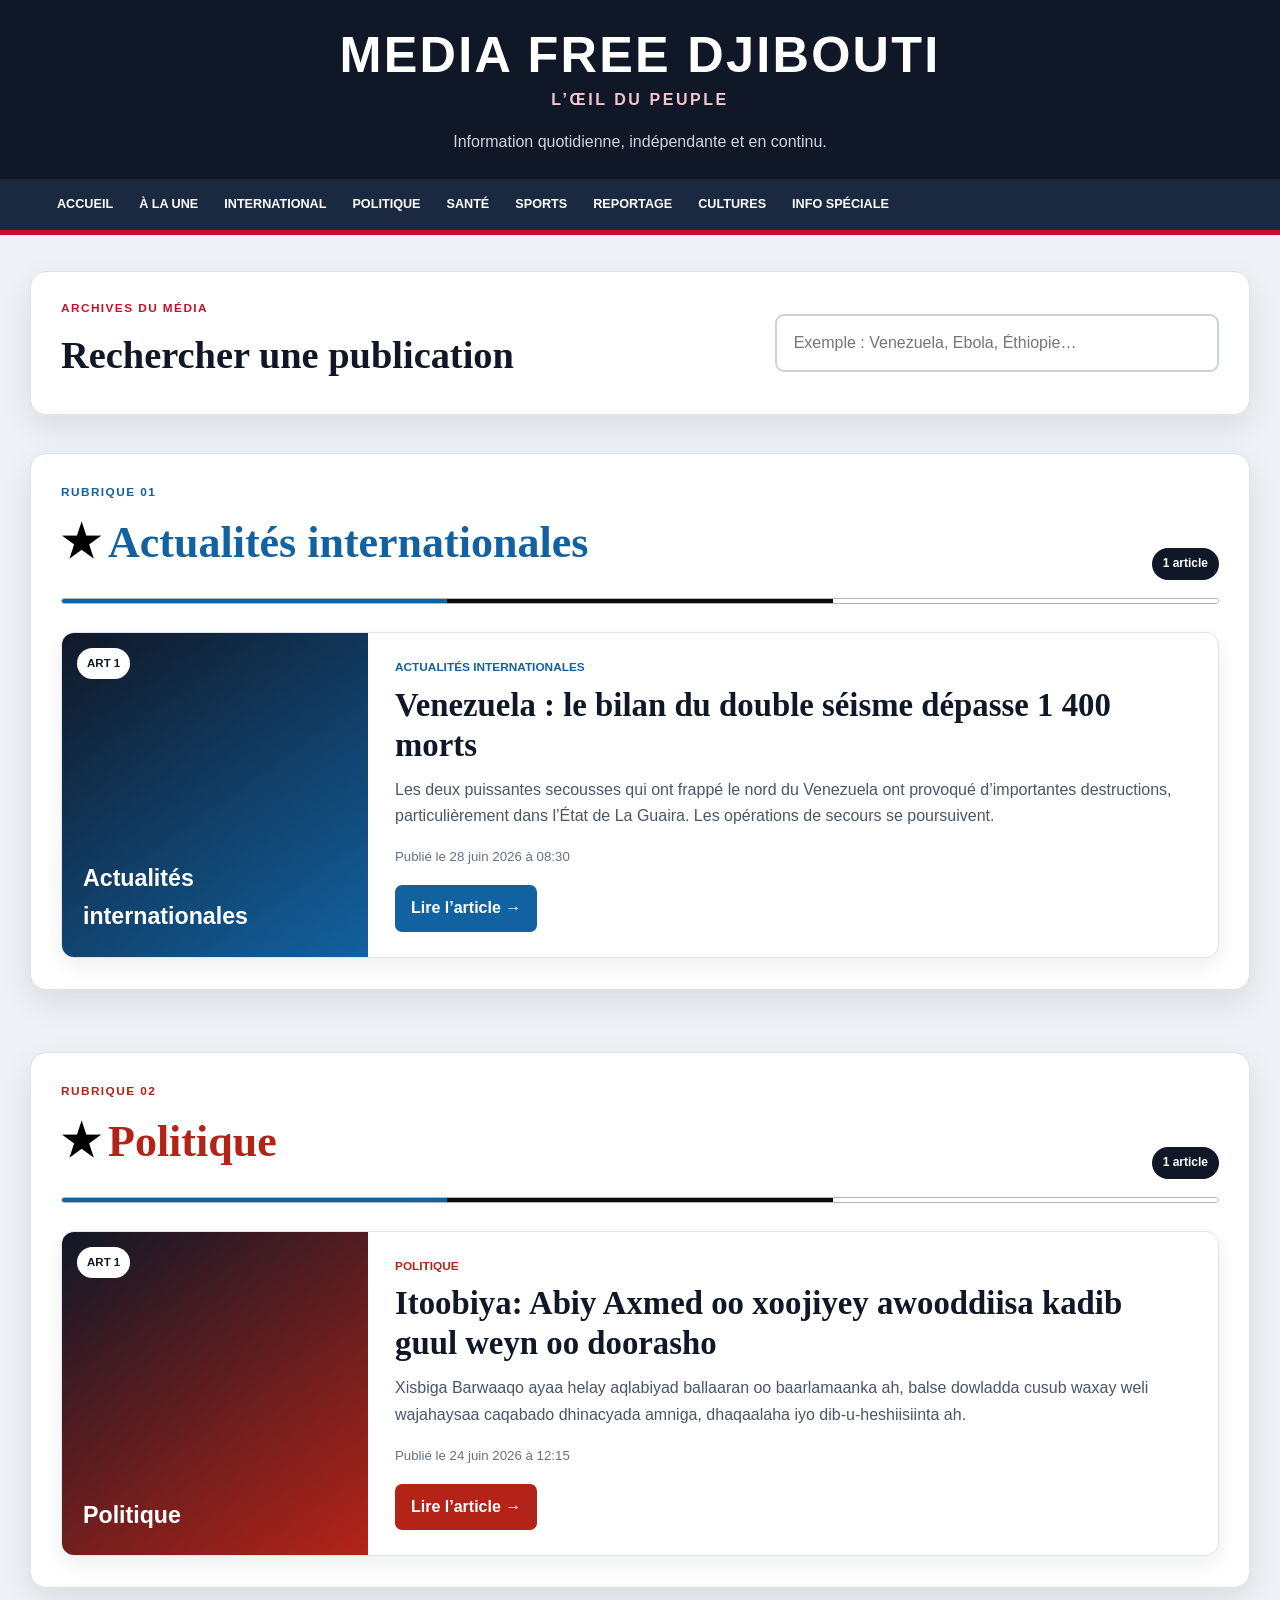
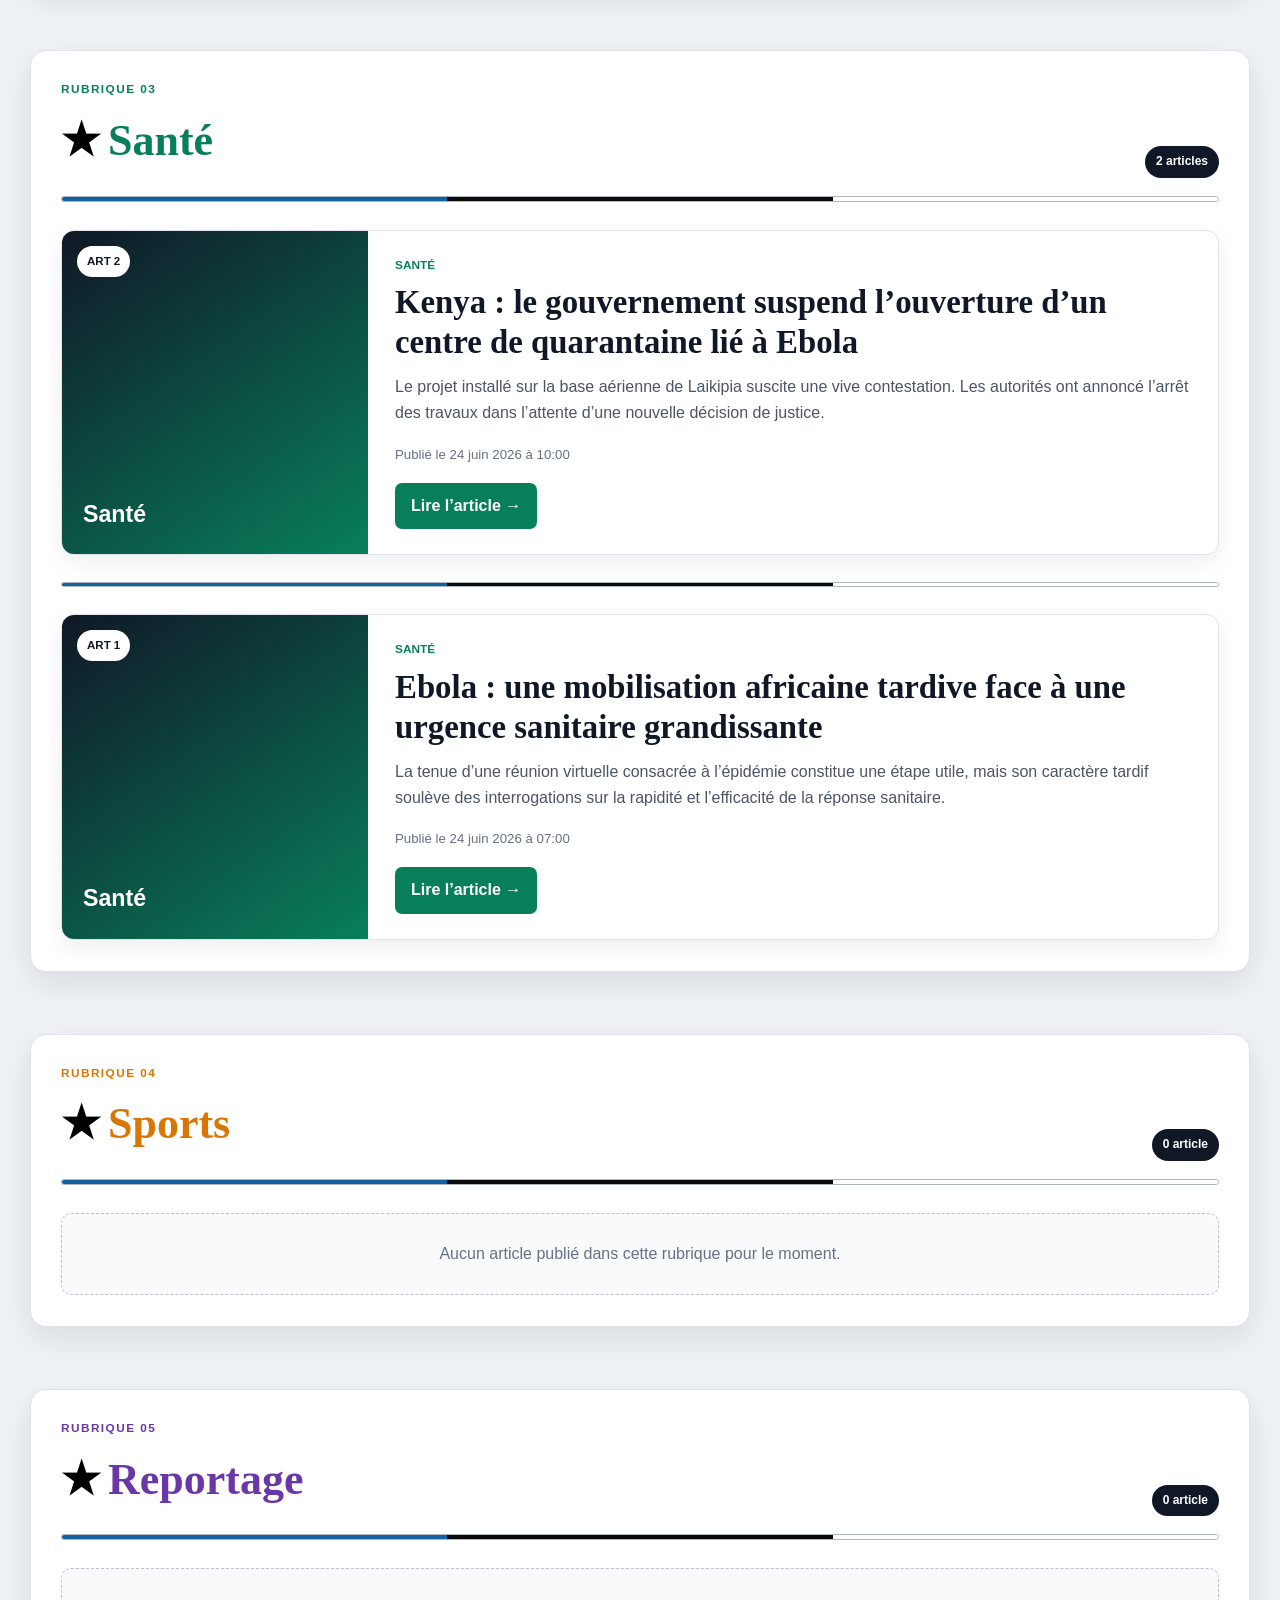
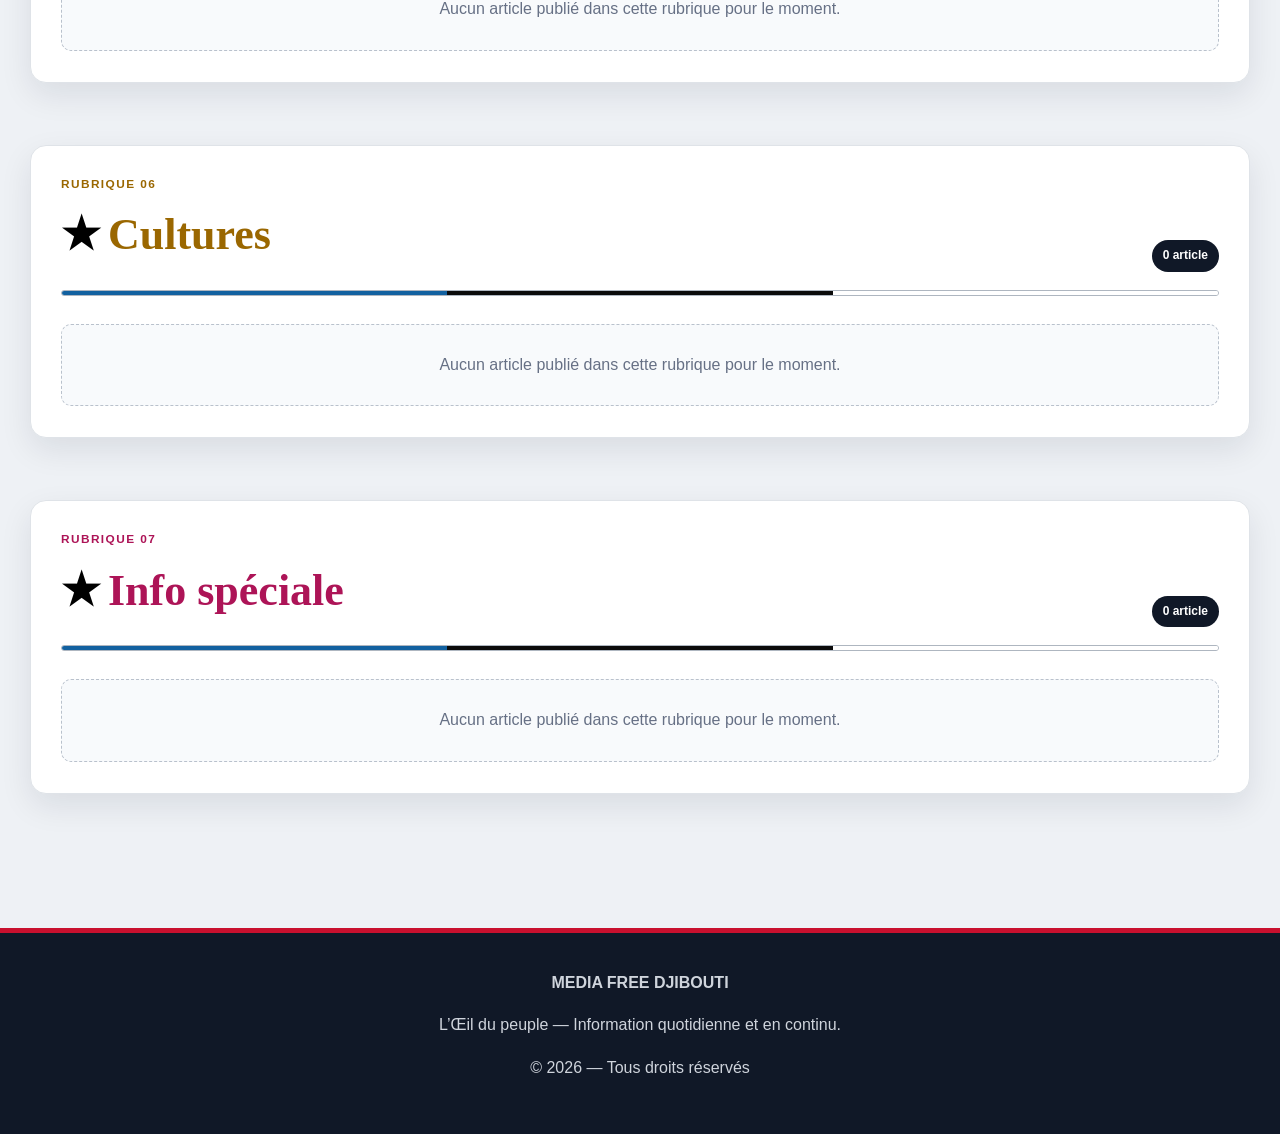
==== index.html @ 995c20db "Connexion du fichier CSS Removed an unnecessary blank line before the closing head tag." ====
<!DOCTYPE html>
<html lang="fr">
<head>
  <meta charset="UTF-8">
  <meta name="viewport" content="width=device-width, initial-scale=1.0">
  <meta name="description" content="Media Free Djibouti : actualités internationales, politique, santé, sports, reportages, cultures et informations spéciales.">
  <title>MEDIA FREE DJIBOUTI — L’Œil du peuple</title>
  <link rel="stylesheet" href="css/style.css">

</head>

<body>
  <div id="home-view">
    <header class="site-header">
      <div class="brand-area">
        <a class="brand" href="#accueil">
          <span class="brand-main">MEDIA FREE DJIBOUTI</span>
          <span class="brand-tagline">L’Œil du peuple</span>
        </a>
        <p class="site-description">Information quotidienne, indépendante et en continu.</p>
      </div>

      <nav class="main-navigation">
        <ul class="navigation-list">
          <li><a href="#accueil">Accueil</a></li>
          <li><a href="#a-la-une">À la une</a></li>
          <li><a href="#international">International</a></li>
          <li><a href="#politique">Politique</a></li>
          <li><a href="#sante">Santé</a></li>
          <li><a href="#sports">Sports</a></li>
          <li><a href="#reportage">Reportage</a></li>
          <li><a href="#cultures">Cultures</a></li>
          <li><a href="#info-speciale">Info spéciale</a></li>
        </ul>
      </nav>
    </header>

    <main id="accueil">
      <section class="search-panel">
        <div>
          <p class="eyebrow">Archives du média</p>
          <h1>Rechercher une publication</h1>
        </div>
        <input id="article-search" class="search-input" type="search"
          placeholder="Exemple : Venezuela, Ebola, Éthiopie…">
      </section>

      <section id="a-la-une" class="featured-section">
        <div class="featured-heading">
          <div>
            <p class="eyebrow">Informations publiées depuis moins de 24 heures</p>
            <h2><span class="black-star">★</span>À la une</h2>
          </div>
          <p class="featured-rule">Le chronomètre disparaît automatiquement après 24 heures.</p>
        </div>
        <div id="featured-articles" class="featured-grid"></div>
      </section>

      
    <section id="international" class="news-section" style="--category-color:#1261a0;">
      <div class="section-header">
        <div>
          <p class="section-label">Rubrique 01</p>
          <h2><span class="black-star">★</span>Actualités internationales</h2>
        </div>
        <span class="article-count" data-count="international">0 article</span>
      </div>
      <div class="tricolor-rule"><span></span><span></span><span></span></div>
      <div class="category-articles" data-category="international"></div>
    </section>
    
    <section id="politique" class="news-section" style="--category-color:#b42318;">
      <div class="section-header">
        <div>
          <p class="section-label">Rubrique 02</p>
          <h2><span class="black-star">★</span>Politique</h2>
        </div>
        <span class="article-count" data-count="politique">0 article</span>
      </div>
      <div class="tricolor-rule"><span></span><span></span><span></span></div>
      <div class="category-articles" data-category="politique"></div>
    </section>
    
    <section id="sante" class="news-section" style="--category-color:#087f5b;">
      <div class="section-header">
        <div>
          <p class="section-label">Rubrique 03</p>
          <h2><span class="black-star">★</span>Santé</h2>
        </div>
        <span class="article-count" data-count="sante">0 article</span>
      </div>
      <div class="tricolor-rule"><span></span><span></span><span></span></div>
      <div class="category-articles" data-category="sante"></div>
    </section>
    
    <section id="sports" class="news-section" style="--category-color:#d97706;">
      <div class="section-header">
        <div>
          <p class="section-label">Rubrique 04</p>
          <h2><span class="black-star">★</span>Sports</h2>
        </div>
        <span class="article-count" data-count="sports">0 article</span>
      </div>
      <div class="tricolor-rule"><span></span><span></span><span></span></div>
      <div class="category-articles" data-category="sports"></div>
    </section>
    
    <section id="reportage" class="news-section" style="--category-color:#6938a6;">
      <div class="section-header">
        <div>
          <p class="section-label">Rubrique 05</p>
          <h2><span class="black-star">★</span>Reportage</h2>
        </div>
        <span class="article-count" data-count="reportage">0 article</span>
      </div>
      <div class="tricolor-rule"><span></span><span></span><span></span></div>
      <div class="category-articles" data-category="reportage"></div>
    </section>
    
    <section id="cultures" class="news-section" style="--category-color:#9a6700;">
      <div class="section-header">
        <div>
          <p class="section-label">Rubrique 06</p>
          <h2><span class="black-star">★</span>Cultures</h2>
        </div>
        <span class="article-count" data-count="cultures">0 article</span>
      </div>
      <div class="tricolor-rule"><span></span><span></span><span></span></div>
      <div class="category-articles" data-category="cultures"></div>
    </section>
    
    <section id="info-speciale" class="news-section" style="--category-color:#ad1457;">
      <div class="section-header">
        <div>
          <p class="section-label">Rubrique 07</p>
          <h2><span class="black-star">★</span>Info spéciale</h2>
        </div>
        <span class="article-count" data-count="info-speciale">0 article</span>
      </div>
      <div class="tricolor-rule"><span></span><span></span><span></span></div>
      <div class="category-articles" data-category="info-speciale"></div>
    </section>
    
    </main>
  </div>

  <section id="reader-view" class="reader" hidden>
    <a id="reader-back" class="back-button" href="#accueil">← Retour aux rubriques</a>
    <article class="reader-card" style="--reader-color:#1261a0;">
      <header class="reader-hero">
        <span id="reader-kicker" class="reader-kicker"></span>
        <h1 id="reader-title"></h1>
        <p id="reader-deck" class="reader-deck"></p>
        <p id="reader-date" class="reader-date"></p>
      </header>
      <div id="reader-body" class="reader-body"></div>
    </article>
  </section>

  <footer class="site-footer">
    <strong>MEDIA FREE DJIBOUTI</strong>
    <p>L’Œil du peuple — Information quotidienne et en continu.</p>
    <p>© 2026 — Tous droits réservés</p>
  </footer>

  <script>
    "use strict";

    const ARTICLES = [{"id": "venezuela-seismes", "number": "ART 1", "category": "international", "categoryName": "Actualités internationales", "publishedAt": "2026-06-28T10:30:00+02:00", "color": "#1261a0", "lang": "fr", "title": "Venezuela : le bilan du double séisme dépasse 1 400 morts", "summary": "Les deux puissantes secousses qui ont frappé le nord du Venezuela ont\n          provoqué d’importantes destructions, particulièrement dans l’État de\n          La Guaira. Les opérations de secours se poursuivent.", "body": "<p>\n          Le Venezuela fait face à une catastrophe humanitaire majeure après les\n          deux puissants séismes de magnitude 7,2 et 7,5 qui ont frappé le nord\n          du pays mercredi 24 juin 2026.\n        </p>\n<p>\n          Le bilan provisoire, initialement établi à 164 morts, s’élève désormais\n          à au moins 1 430 décès et 3 238 blessés, selon les chiffres communiqués\n          par les autorités. Des dizaines de milliers de personnes restent\n          portées disparues.\n        </p>\n<h2>La Guaira parmi les zones les plus durement touchées</h2>\n<p>\n          Les secousses ont laissé un paysage de dévastation, avec de nombreux\n          immeubles effondrés à Caracas et dans plusieurs régions du nord du pays.\n          La ville côtière de La Guaira figure parmi les secteurs les plus\n          gravement touchés.\n        </p>\n<p>\n          Les habitants, les familles et les bénévoles réclament davantage de\n          machines spécialisées afin de déplacer les imposants blocs de béton et\n          de découper les structures métalliques qui ralentissent les recherches.\n        </p>\n<h2>Des millions de personnes potentiellement affectées</h2>\n<p>\n          Selon l’Organisation internationale pour les migrations, jusqu’à\n          6,76 millions de personnes pourraient avoir été affectées par la\n          catastrophe, dont près de deux millions dans la région de Caracas.\n        </p>\n<p>\n          Les besoins en soins médicaux, en eau potable, en nourriture, en\n          hébergements temporaires et en équipements de recherche augmentent\n          rapidement dans les zones sinistrées.\n        </p>\n<h2>Des hôpitaux débordés</h2>\n<p>\n          Plusieurs établissements de santé sont soumis à une pression\n          considérable. Des familles disent avoir dû transporter elles-mêmes\n          leurs proches décédés, les services hospitaliers et funéraires étant\n          débordés par l’afflux de victimes.\n        </p>\n<h2>Une nouvelle secousse enregistrée samedi</h2>\n<p>\n          Un nouveau tremblement de terre de magnitude 4,8 a été enregistré\n          samedi. Son épicentre se situait à environ 70 kilomètres à l’ouest de\n          Caracas et à une profondeur estimée à 10 kilomètres.\n        </p>\n<p>\n          La répétition des secousses complique le travail des équipes de secours\n          et augmente les risques autour des bâtiments déjà fragilisés.\n        </p>\n<h2>Un nouveau-né retrouvé vivant</h2>\n<p>\n          Un nouveau-né a été extrait vivant des décombres d’un bâtiment effondré\n          à La Guaira, environ 32 heures après la catastrophe. Ce sauvetage a\n          entretenu l’espoir de retrouver d’autres survivants.\n        </p>\n<div class=\"article-note\">\n<strong>Information évolutive :</strong>\n          les bilans humains et matériels peuvent être révisés à mesure que les\n          équipes de secours accèdent aux secteurs les plus endommagés.\n        </div>"}, {"id": "ethiopie-abiy-ahmed", "number": "ART 1", "category": "politique", "categoryName": "Politique", "publishedAt": "2026-06-24T14:15:00+02:00", "color": "#b42318", "lang": "so", "title": "Itoobiya: Abiy Axmed oo xoojiyey awooddiisa kadib guul weyn oo doorasho", "summary": "Xisbiga Barwaaqo ayaa helay aqlabiyad ballaaran oo baarlamaanka ah,\n          balse dowladda cusub waxay weli wajahaysaa caqabado dhinacyada amniga,\n          dhaqaalaha iyo dib-u-heshiisiinta ah.", "body": "<p>\n          Ra’iisul Wasaaraha Itoobiya, Abiy Axmed, ayaa si weyn ugu guuleystay\n          doorashooyinkii guud ee ugu dambeeyay ee dalka laga qabtay. Xisbigiisa,\n          Xisbiga Barwaaqo, ayaa ku guuleystay 438 kursi oo ka mid ah 501 kursi\n          oo baarlamaanka loo tartamay.\n        </p>\n<p>\n          Natiijadan ayaa xisbiga u xaqiijisay aqlabiyad ballaaran oo u saamaxaysa\n          inuu soo dhiso dowladda cusub, isla markaana uu sii wado barnaamijkiisa\n          siyaasadeed muddo xileed kale.\n        </p>\n<h2>Guul siyaasadeed oo muhiim ah</h2>\n<p>\n          Taageerayaasha dowladda waxay aaminsan yihiin in aqlabiyaddan cusub ay\n          siinayso Abiy Axmed awood siyaasadeed oo uu ku sii wadi karo\n          dib-u-habaynta hay’adaha dowladda, casriyeynta dhaqaalaha iyo\n          mashaariicda horumarinta qaranka.\n        </p>\n<h2>Doorasho ka dhacday jawi siyaasadeed oo cakiran</h2>\n<p>\n          Si kastaba ha ahaatee, doorashadan ayaa ku dhacday jawi aad u cakiran.\n          Gobollo badan oo dalka ka tirsan ayaa wajahaya dhibaatooyin amni,\n          khilaafaad siyaasadeed iyo xiisado bulsho.\n        </p>\n<p>\n          Qaar ka mid ah xisbiyada mucaaradka ayaa ku eedeeyay hanaanka doorashada\n          inuusan ahayn mid si buuxda ugu dhisnaa caddaalad, tartan siman iyo\n          ka-qaybgal siyaasadeed oo loo wada dhan yahay.\n        </p>\n<h2>Caqabadaha horyaalla dowladda cusub</h2>\n<p>\n          Dowladda cusub waxay wajahaysaa caqabado ay ka mid yihiin xoojinta\n          amniga, soo celinta kalsoonida shacabka, dib-u-heshiisiinta bulshada,\n          ilaalinta xuquuqda muwaadiniinta, la dagaallanka sicir-bararka iyo\n          abuurista fursado shaqo oo loogu talagalay dhalinyarada.\n        </p>\n<h2>Gunaanad</h2>\n<p>\n          Guusha doorashada waxay Abiy Axmed siinaysaa awood siyaasadeed oo weyn,\n          balse aqlabiyad baarlamaan keliya ma xallin karto dhibaatooyinka qotada\n          dheer ee Itoobiya. Mustaqbalka dowladda waxaa lagu qiimeyn doonaa\n          awoodda ay u leedahay inay soo celiso nabadda, hagaajiso dhaqaalaha iyo\n          inay dhisto nidaam siyaasadeed oo loo dhan yahay.\n        </p>\n<div class=\"article-note\">\n<strong>Ogeysiiska tifaftirka:</strong>\n          xogta doorashada iyo sheegashooyinka siyaasadeed waa in lagu\n          xaqiijiyaa ilo rasmi ah ka hor daabacaad kasta oo cusub.\n        </div>"}, {"id": "kenya-quarantaine-ebola", "number": "ART 2", "category": "sante", "categoryName": "Santé", "publishedAt": "2026-06-24T12:00:00+02:00", "color": "#087f5b", "lang": "fr", "title": "Kenya : le gouvernement suspend l’ouverture d’un centre de quarantaine lié à Ebola", "summary": "Le projet installé sur la base aérienne de Laikipia suscite une vive\n          contestation. Les autorités ont annoncé l’arrêt des travaux dans\n          l’attente d’une nouvelle décision de justice.", "body": "<p>\n          Le gouvernement kényan a ordonné la suspension de l’ouverture d’un\n          centre de quarantaine construit avec le soutien des États-Unis pour\n          accueillir des personnes potentiellement exposées au virus Ebola.\n        </p>\n<p>\n          Cette décision a été annoncée par le ministre kényan de la Santé,\n          Aden Duale, lors de sa comparution devant la Haute Cour du Kenya.\n        </p>\n<h2>Arrêt immédiat des travaux</h2>\n<p>\n          Le ministre a déclaré avoir ordonné l’arrêt complet et immédiat de tous\n          les travaux de construction, de préparation du site et de mise en\n          service de l’infrastructure.\n        </p>\n<p>\n          La suspension doit rester en vigueur dans l’attente de l’examen du\n          recours déposé contre le projet et d’une nouvelle décision judiciaire.\n        </p>\n<h2>Un centre presque achevé</h2>\n<p>\n          Le centre, installé sur la base aérienne de Laikipia, devait disposer\n          de 50 lits d’isolement. Les travaux étaient présentés comme presque\n          achevés au début du mois de juin.\n        </p>\n<h2>Une inquiétude grandissante</h2>\n<p>\n          De nombreux citoyens redoutent que l’installation n’augmente le risque\n          d’introduction du virus dans le pays. Ils demandent des informations\n          précises sur les personnes susceptibles d’être accueillies, les\n          procédures de transfert et les mesures de protection prévues.\n        </p>\n<p>\n          Les habitants souhaitent également obtenir des garanties concernant la\n          gestion des déchets médicaux, les protocoles d’isolement, les capacités\n          de dépistage et les procédures prévues en cas de contamination.\n        </p>\n<h2>Une question de souveraineté et de transparence</h2>\n<p>\n          Au-delà de la question sanitaire, le projet soulève des interrogations\n          sur les accords encadrant l’infrastructure, la responsabilité de chaque\n          partie et le contrôle exercé par les autorités kényanes.\n        </p>\n<p>\n          Dans une affaire aussi sensible, la protection de la santé publique\n          suppose une communication régulière, le respect des décisions de\n          justice et un contrôle indépendant des installations.\n        </p>"}, {"id": "ebola-mobilisation-africaine", "number": "ART 1", "category": "sante", "categoryName": "Santé", "publishedAt": "2026-06-24T09:00:00+02:00", "color": "#087f5b", "lang": "fr", "title": "Ebola : une mobilisation africaine tardive face à une urgence sanitaire grandissante", "summary": "La tenue d’une réunion virtuelle consacrée à l’épidémie constitue une\n          étape utile, mais son caractère tardif soulève des interrogations sur la\n          rapidité et l’efficacité de la réponse sanitaire.", "body": "<p>\n          Plusieurs chefs d’État et de gouvernement africains ont participé à une\n          réunion virtuelle consacrée à l’évolution de l’épidémie de maladie à\n          virus Ebola et aux moyens nécessaires pour renforcer la coordination\n          régionale.\n        </p>\n<p>\n          Cette rencontre intervient plusieurs semaines après la déclaration\n          officielle de l’épidémie en République démocratique du Congo. Cette\n          chronologie alimente les interrogations sur la rapidité de la réponse\n          politique et sur les moyens effectivement mobilisés.\n        </p>\n<h2>Pourquoi avoir attendu plusieurs semaines ?</h2>\n<p>\n          Face à Ebola, chaque journée perdue peut compliquer le traçage des\n          contacts, augmenter le risque de propagation et alourdir la pression\n          exercée sur les structures sanitaires.\n        </p>\n<p>\n          Une réponse efficace exige une coordination rapide : mobilisation des\n          équipes médicales, préparation des frontières, information du public,\n          renforcement des laboratoires et mise à disposition de moyens\n          financiers et logistiques vérifiables.\n        </p>\n<h2>Des discussions, mais quelles décisions concrètes ?</h2>\n<p>\n          Les responsables ont évoqué le renforcement du dépistage, du traçage des\n          contacts, de la surveillance épidémiologique et de la coopération\n          régionale. Ces priorités sont essentielles, mais elles doivent être\n          accompagnées d’engagements chiffrés et d’un calendrier public.\n        </p>\n<p>\n          Sans précisions sur les budgets, les équipes déployées et la répartition\n          des responsabilités, une réunion diplomatique risque de ne pas répondre\n          suffisamment vite aux besoins des populations.\n        </p>\n<h2>Djibouti doit préciser son dispositif de prévention</h2>\n<p>\n          Les autorités djiboutiennes devraient expliquer publiquement les\n          procédures prévues pour contrôler les voyageurs en provenance des zones\n          touchées, les capacités de dépistage disponibles et les mesures\n          d’urgence applicables en cas de cas suspect.\n        </p>\n<p>\n          Il serait également utile de publier régulièrement des informations sur\n          les stocks de matériel de protection, les moyens financiers disponibles\n          et les capacités d’accueil des structures de santé.\n        </p>\n<h2>La transparence ne doit pas être optionnelle</h2>\n<p>\n          Lorsqu’une maladie grave menace plusieurs pays, la transparence doit\n          devenir une obligation. Les citoyens doivent pouvoir connaître les\n          engagements pris, les décisions adoptées et les actions réellement\n          mises en œuvre après les réunions officielles.\n        </p>\n<h2>Conclusion</h2>\n<p>\n          Face à Ebola, les populations africaines ont besoin d’États capables\n          d’anticiper, de prévenir, d’informer et d’agir avant que la situation ne\n          devienne incontrôlable.\n        </p>\n<p>\n          Des enquêtes scientifiques transparentes sont également nécessaires\n          afin de comprendre l’origine de chaque foyer, les chaînes de\n          transmission et les facteurs ayant favorisé la propagation du virus.\n        </p>\n<div class=\"article-note\">\n<strong>Précaution éditoriale :</strong>\n          les chiffres sanitaires et les déclarations officielles doivent être\n          actualisés et vérifiés avant toute republication.\n        </div>"}];
    const FEATURED_DURATION = 24 * 60 * 60 * 1000;
    const searchInput = document.getElementById("article-search");
    const homeView = document.getElementById("home-view");
    const readerView = document.getElementById("reader-view");
    const featuredSection = document.getElementById("a-la-une");
    const featuredContainer = document.getElementById("featured-articles");
    let searchValue = "";

    const esc = value => String(value)
      .replaceAll("&","&amp;")
      .replaceAll("<","&lt;")
      .replaceAll(">","&gt;")
      .replaceAll('"',"&quot;")
      .replaceAll("'","&#039;");

    const formatDate = iso => new Intl.DateTimeFormat("fr-FR", {
      dateStyle:"long", timeStyle:"short"
    }).format(new Date(iso));

    const remaining = article =>
      FEATURED_DURATION - (Date.now() - new Date(article.publishedAt).getTime());

    const isFeatured = article => {
      const elapsed = Date.now() - new Date(article.publishedAt).getTime();
      return elapsed >= 0 && elapsed < FEATURED_DURATION;
    };

    const countdownText = ms => {
      const secondsTotal = Math.max(0, Math.floor(ms / 1000));
      const h = Math.floor(secondsTotal / 3600);
      const m = Math.floor((secondsTotal % 3600) / 60);
      const s = secondsTotal % 60;
      return `${String(h).padStart(2,"0")} h ${String(m).padStart(2,"0")} min ${String(s).padStart(2,"0")} s`;
    };

    const matches = article => {
      if (!searchValue) return true;
      return [
        article.title, article.summary, article.categoryName, article.number
      ].join(" ").toLowerCase().includes(searchValue);
    };

    const openButton = article => `
      <a class="read-button" href="#article-${esc(article.id)}">
        Lire l’article →
      </a>
    `;

    const articleCard = article => `
      <article class="article-card" style="--category-color:${article.color};">
        <a class="article-visual" href="#article-${esc(article.id)}">
          <span class="article-number">${esc(article.number)}</span>
          <span class="article-visual-label">${esc(article.categoryName)}</span>
        </a>
        <div class="article-content">
          <p class="article-category">${esc(article.categoryName)}</p>
          <h3 class="article-title">
            <a href="#article-${esc(article.id)}">${esc(article.title)}</a>
          </h3>
          <p class="article-summary">${esc(article.summary)}</p>
          <time class="article-date" datetime="${esc(article.publishedAt)}">
            Publié le ${esc(formatDate(article.publishedAt))}
          </time>
          ${openButton(article)}
        </div>
      </article>
    `;

    const separator = `
      <div class="article-separator"><span></span><span></span><span></span></div>
    `;

    function renderSections() {
      document.querySelectorAll("[data-category]").forEach(container => {
        const category = container.dataset.category;
        const list = ARTICLES
          .filter(a => a.category === category)
          .filter(matches)
          .sort((a,b) => new Date(b.publishedAt) - new Date(a.publishedAt));

        const count = document.querySelector(`[data-count="${category}"]`);
        count.textContent = `${list.length} ${list.length > 1 ? "articles" : "article"}`;

        container.innerHTML = list.length
          ? list.map(articleCard).join(separator)
          : `<div class="empty-section">Aucun article publié dans cette rubrique pour le moment.</div>`;
      });
    }

    function renderFeatured() {
      const list = ARTICLES
        .filter(matches)
        .filter(isFeatured)
        .sort((a,b) => new Date(b.publishedAt) - new Date(a.publishedAt));

      if (!list.length) {
        featuredSection.hidden = true;
        featuredContainer.innerHTML = "";
        return;
      }

      featuredSection.hidden = false;
      featuredContainer.innerHTML = list.map(article => `
        <article class="featured-card">
          <a class="featured-visual" href="#article-${esc(article.id)}">
            <span class="live-badge">À la une</span>
            <span class="countdown" data-countdown="${esc(article.id)}">
              ${countdownText(remaining(article))}
            </span>
            <strong>${esc(article.title)}</strong>
          </a>
          <div class="featured-body" style="--category-color:${article.color};">
            <p class="featured-category">${esc(article.number)} • ${esc(article.categoryName)}</p>
            <h3>${esc(article.title)}</h3>
            <p>${esc(article.summary)}</p>
            <p class="article-date">Publié le ${esc(formatDate(article.publishedAt))}</p>
            ${openButton(article)}
          </div>
        </article>
      `).join("");
    }

    function updateCountdowns() {
      const featuredNow = ARTICLES.filter(matches).filter(isFeatured);
      const shown = [...document.querySelectorAll("[data-countdown]")];

      if (featuredNow.length !== shown.length) {
        renderFeatured();
        return;
      }

      shown.forEach(node => {
        const article = ARTICLES.find(a => a.id === node.dataset.countdown);
        if (article) node.textContent = countdownText(remaining(article));
      });
    }

    function showArticle(id) {
      const article = ARTICLES.find(a => a.id === id);
      if (!article) return showHome();

      homeView.hidden = true;
      readerView.hidden = false;
      readerView.querySelector(".reader-card").style.setProperty("--reader-color", article.color);
      document.getElementById("reader-kicker").textContent =
        `${article.number} • ${article.categoryName}`;
      document.getElementById("reader-title").textContent = article.title;
      document.getElementById("reader-deck").textContent = article.summary;
      document.getElementById("reader-date").textContent =
        `Publié le ${formatDate(article.publishedAt)} · MEDIA FREE DJIBOUTI`;
      document.getElementById("reader-body").innerHTML = article.body;
      document.getElementById("reader-back").href = `#${article.category}`;
      window.scrollTo({top:0,behavior:"instant"});
      document.title = `${article.title} | MEDIA FREE DJIBOUTI`;
    }

    function showHome() {
      readerView.hidden = true;
      homeView.hidden = false;
      document.title = "MEDIA FREE DJIBOUTI — L’Œil du peuple";
    }

    function route() {
      const hash = decodeURIComponent(location.hash);
      if (hash.startsWith("#article-")) {
        showArticle(hash.slice("#article-".length));
      } else {
        showHome();
        if (hash && hash !== "#accueil") {
          setTimeout(() => {
            const target = document.querySelector(hash);
            if (target) target.scrollIntoView();
          }, 0);
        }
      }
    }

    searchInput.addEventListener("input", () => {
      searchValue = searchInput.value.trim().toLowerCase();
      renderSections();
      renderFeatured();
    });

    renderSections();
    renderFeatured();
    route();

    window.addEventListener("hashchange", route);
    window.setInterval(updateCountdowns, 1000);
  </script>
</body>
</html>
---- css/style.css ----
:root {
  --navy: #101827;
  --navy-light: #1b2940;
  --red: #c8102e;
  --paper: #fff;
  --background: #eef1f5;
  --text: #202939;
  --muted: #667085;
  --border: #dfe3e8;
  --shadow: 0 12px 32px rgba(16, 24, 39, 0.09);
  --max-width: 1220px;
}
    
* { box-sizing:border-box; }
    html { scroll-behavior:smooth; }
    body {
      margin:0;
      background:var(--background);
      color:var(--text);
      font-family:Arial,Helvetica,sans-serif;
      line-height:1.65;
    }
    a { color:inherit; }
    button,input { font:inherit; }
    [hidden] { display:none !important; }

    .site-header {
      background:var(--navy);
      color:#fff;
      border-bottom:5px solid var(--red);
    }
    .brand-area {
      width:min(var(--max-width),calc(100% - 32px));
      margin:auto;
      padding:30px 0 24px;
      text-align:center;
    }
    .brand {
      display:inline-flex;
      flex-direction:column;
      color:#fff;
      text-decoration:none;
    }
    .brand-main {
      font-size:clamp(2rem,5vw,3.15rem);
      font-weight:900;
      letter-spacing:.045em;
      line-height:1;
    }
    .brand-tagline {
      margin-top:7px;
      color:#f4c6cf;
      font-weight:800;
      letter-spacing:.16em;
      text-transform:uppercase;
    }
    .site-description { margin:15px 0 0;color:#d0d5dd; }
    .main-navigation { background:var(--navy-light); }
    .navigation-list {
      display:flex;
      width:min(var(--max-width),100%);
      margin:auto;
      padding:0 14px;
      overflow-x:auto;
      list-style:none;
    }
    .navigation-list li { flex:0 0 auto; }
    .navigation-list a {
      display:block;
      padding:15px 13px;
      color:#fff;
      font-size:.79rem;
      font-weight:800;
      text-decoration:none;
      text-transform:uppercase;
      white-space:nowrap;
    }
    .navigation-list a:hover { background:var(--red); }

    main {
      width:min(var(--max-width),calc(100% - 32px));
      margin:auto;
      padding:36px 0 72px;
    }
    .eyebrow,.section-label {
      margin:0 0 5px;
      color:var(--red);
      font-size:.74rem;
      font-weight:900;
      letter-spacing:.12em;
      text-transform:uppercase;
    }
    .search-panel {
      display:grid;
      grid-template-columns:minmax(0,1fr) minmax(280px,.65fr);
      gap:30px;
      align-items:center;
      margin-bottom:38px;
      padding:27px 30px;
      background:#fff;
      border:1px solid var(--border);
      border-radius:16px;
      box-shadow:var(--shadow);
    }
    .search-panel h1 {
      margin:0;
      color:var(--navy);
      font-family:Georgia,"Times New Roman",serif;
      font-size:clamp(1.65rem,3vw,2.4rem);
    }
    .search-input {
      width:100%;
      padding:14px 17px;
      border:2px solid #cbd2da;
      border-radius:9px;
      outline:none;
    }
    .search-input:focus {
      border-color:var(--red);
      box-shadow:0 0 0 4px rgba(200,16,46,.12);
    }

    .featured-section {
      margin-bottom:58px;
      padding:30px;
      background:#fff;
      border:1px solid var(--border);
      border-top:7px solid var(--red);
      border-radius:16px;
      box-shadow:var(--shadow);
    }
    .featured-heading {
      display:flex;
      justify-content:space-between;
      gap:22px;
      align-items:end;
      margin-bottom:25px;
    }
    .featured-heading h2 {
      margin:0;
      color:var(--red);
      font-family:Georgia,"Times New Roman",serif;
      font-size:clamp(2rem,4vw,3rem);
    }
    .black-star { color:#000;margin-right:8px; }
    .featured-rule {
      max-width:430px;
      margin:0;
      color:var(--muted);
      text-align:right;
    }
    .featured-grid {
      display:grid;
      grid-template-columns:repeat(2,minmax(0,1fr));
      gap:22px;
    }
    .featured-card {
      overflow:hidden;
      border:1px solid #d9dee5;
      border-radius:13px;
      background:#fff;
    }
    .featured-visual {
      position:relative;
      min-height:190px;
      display:flex;
      align-items:end;
      padding:22px;
      background:linear-gradient(135deg,#101827,#c8102e);
      color:#fff;
    }
    .featured-visual strong {
      max-width:82%;
      font-size:clamp(1.35rem,2.5vw,2.2rem);
      line-height:1.12;
    }
    .live-badge,.countdown {
      position:absolute;
      top:15px;
      padding:7px 10px;
      border-radius:7px;
      font-size:.72rem;
      font-weight:900;
    }
    .live-badge { left:15px;background:#ffcc33;color:#111827; }
    .countdown { right:15px;background:rgba(0,0,0,.76);color:#fff; }
    .featured-body { padding:22px; }
    .featured-category {
      margin:0 0 8px;
      color:var(--red);
      font-size:.75rem;
      font-weight:900;
      text-transform:uppercase;
    }
    .featured-body h3 {
      margin:0 0 12px;
      color:var(--navy);
      font-family:Georgia,"Times New Roman",serif;
      font-size:1.55rem;
    }

    .news-section {
      --category-color:#1261a0;
      margin-bottom:62px;
      padding:29px 30px 31px;
      background:#fff;
      border:1px solid var(--border);
      border-radius:16px;
      box-shadow:var(--shadow);
      scroll-margin-top:20px;
    }
    .section-header {
      display:flex;
      justify-content:space-between;
      align-items:end;
      gap:20px;
    }
    .section-header h2 {
      margin:0;
      color:var(--category-color);
      font-family:Georgia,"Times New Roman",serif;
      font-size:clamp(1.9rem,4vw,2.75rem);
    }
    .section-label { color:var(--category-color); }
    .article-count {
      padding:6px 11px;
      background:var(--navy);
      color:#fff;
      border-radius:999px;
      font-size:.75rem;
      font-weight:800;
    }
    .tricolor-rule,.article-separator {
      display:grid;
      grid-template-columns:1fr 1fr 1fr;
      height:6px;
      overflow:hidden;
      border:1px solid #aeb6c0;
      border-radius:999px;
    }
    .tricolor-rule { margin:18px 0 28px; }
    .article-separator { margin:27px 0;height:5px; }
    .tricolor-rule span:nth-child(1),.article-separator span:nth-child(1) { background:#1261a0; }
    .tricolor-rule span:nth-child(2),.article-separator span:nth-child(2) { background:#0b0b0b; }
    .tricolor-rule span:nth-child(3),.article-separator span:nth-child(3) { background:#fff; }

    .article-card {
      display:grid;
      grid-template-columns:minmax(220px,.36fr) minmax(0,1fr);
      min-height:230px;
      overflow:hidden;
      background:#fff;
      border:1px solid #e1e5eb;
      border-radius:13px;
      box-shadow:0 8px 22px rgba(16,24,39,.07);
    }
    .article-visual {
      position:relative;
      display:flex;
      align-items:end;
      min-height:230px;
      padding:21px;
      background:linear-gradient(145deg,#101827,var(--category-color));
      color:#fff;
      text-decoration:none;
    }
    .article-number {
      position:absolute;
      top:15px;
      left:15px;
      padding:6px 10px;
      background:#fff;
      color:#111827;
      border-radius:999px;
      font-size:.72rem;
      font-weight:900;
    }
    .article-visual-label { font-size:1.45rem;font-weight:900; }
    .article-content {
      display:flex;
      flex-direction:column;
      padding:25px 27px;
    }
    .article-category {
      margin:0 0 7px;
      color:var(--category-color);
      font-size:.74rem;
      font-weight:900;
      text-transform:uppercase;
    }
    .article-title {
      margin:0 0 12px;
      color:var(--navy);
      font-family:Georgia,"Times New Roman",serif;
      font-size:clamp(1.45rem,2.6vw,2.05rem);
      line-height:1.22;
    }
    .article-title a { text-decoration:none; }
    .article-summary { flex:1;margin:0 0 17px;color:#4b5565; }
    .article-date { margin-bottom:17px;color:var(--muted);font-size:.83rem; }
    .read-button {
      display:inline-flex;
      align-self:flex-start;
      padding:10px 16px;
      background:var(--category-color,var(--red));
      color:#fff;
      border:0;
      border-radius:7px;
      font-weight:800;
      text-decoration:none;
      cursor:pointer;
    }
    .empty-section {
      padding:27px;
      background:#f8fafc;
      border:1px dashed #b9c1cc;
      border-radius:10px;
      color:var(--muted);
      text-align:center;
    }

    .reader {
      width:min(980px,calc(100% - 30px));
      margin:38px auto 70px;
    }
    .reader-card {
      overflow:hidden;
      background:#fff;
      border:1px solid var(--border);
      border-radius:16px;
      box-shadow:var(--shadow);
    }
    .reader-hero {
      padding:clamp(28px,6vw,62px);
      background:linear-gradient(135deg,var(--reader-color),#111827);
      color:#fff;
    }
    .reader-kicker {
      display:inline-block;
      padding:6px 10px;
      background:#fff;
      color:var(--reader-color);
      border-radius:999px;
      font-size:.74rem;
      font-weight:900;
      text-transform:uppercase;
    }
    .reader-hero h1 {
      margin:18px 0;
      font-family:Georgia,"Times New Roman",serif;
      font-size:clamp(2rem,5vw,3.65rem);
      line-height:1.08;
    }
    .reader-deck { max-width:830px;font-size:1.15rem;color:#f1f3f5; }
    .reader-date { color:#d8dde5; }
    .reader-body { padding:clamp(25px,6vw,58px); }
    .reader-body p { margin:0 0 21px;font-size:1.07rem; }
    .reader-body h2,.reader-body h3 {
      margin:40px 0 15px;
      padding-bottom:8px;
      color:var(--reader-color);
      font-family:Georgia,"Times New Roman",serif;
      border-bottom:2px solid #e4e7ec;
    }
    .article-note {
      margin:30px 0;
      padding:18px 20px;
      background:#fff7e6;
      border-left:5px solid #d68a00;
    }
    .back-button {
      display:inline-block;
      margin-bottom:20px;
      padding:11px 17px;
      background:var(--navy);
      color:#fff;
      border-radius:7px;
      font-weight:800;
      text-decoration:none;
    }
    .site-footer {
      padding:37px 20px;
      background:var(--navy);
      color:#cfd4dc;
      text-align:center;
      border-top:5px solid var(--red);
    }

    @media(max-width:850px) {
      .search-panel,.article-card { grid-template-columns:1fr; }
      .featured-grid { grid-template-columns:1fr; }
      .article-visual { min-height:190px; }
    }
    @media(max-width:650px) {
      main { width:min(100% - 18px,var(--max-width));padding-top:20px; }
      .search-panel,.featured-section,.news-section { padding:20px; }
      .featured-heading,.section-header { align-items:flex-start;flex-direction:column; }
      .featured-rule { text-align:left; }
      .article-content { padding:21px; }
    }
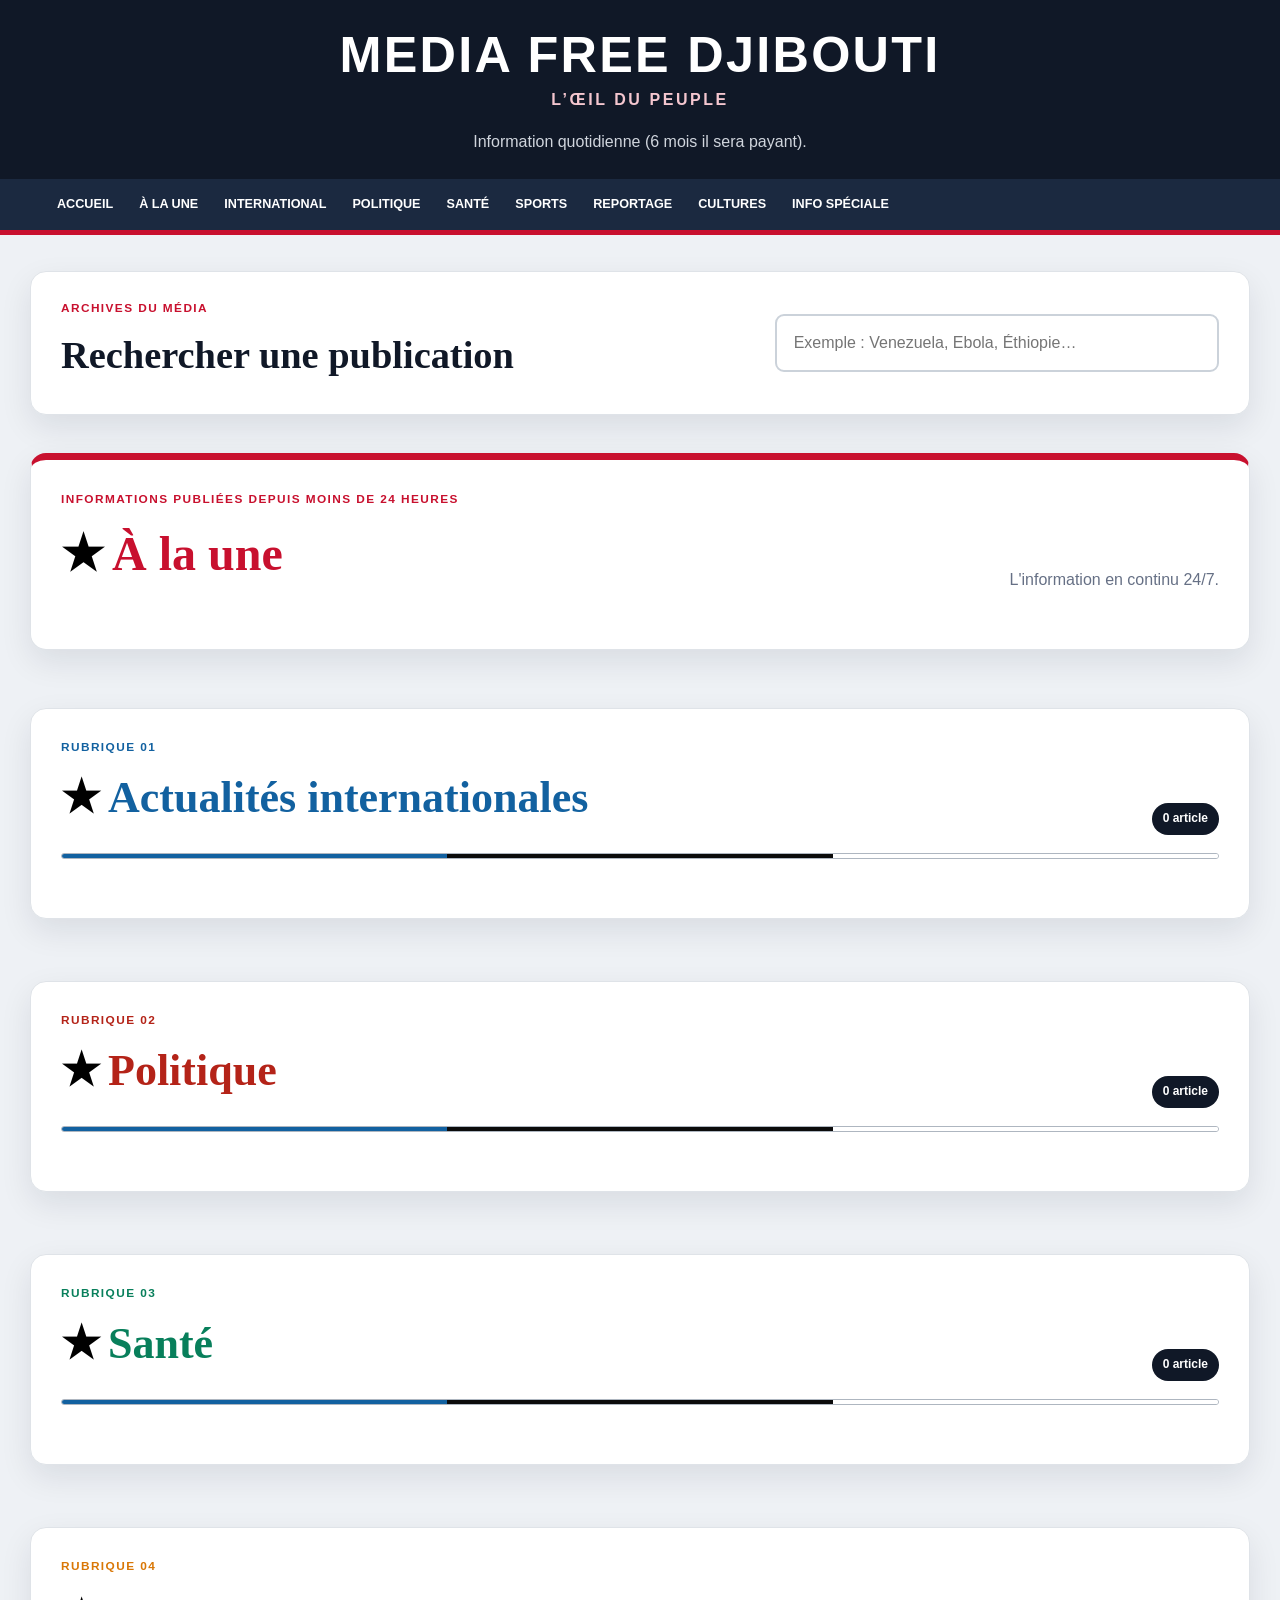
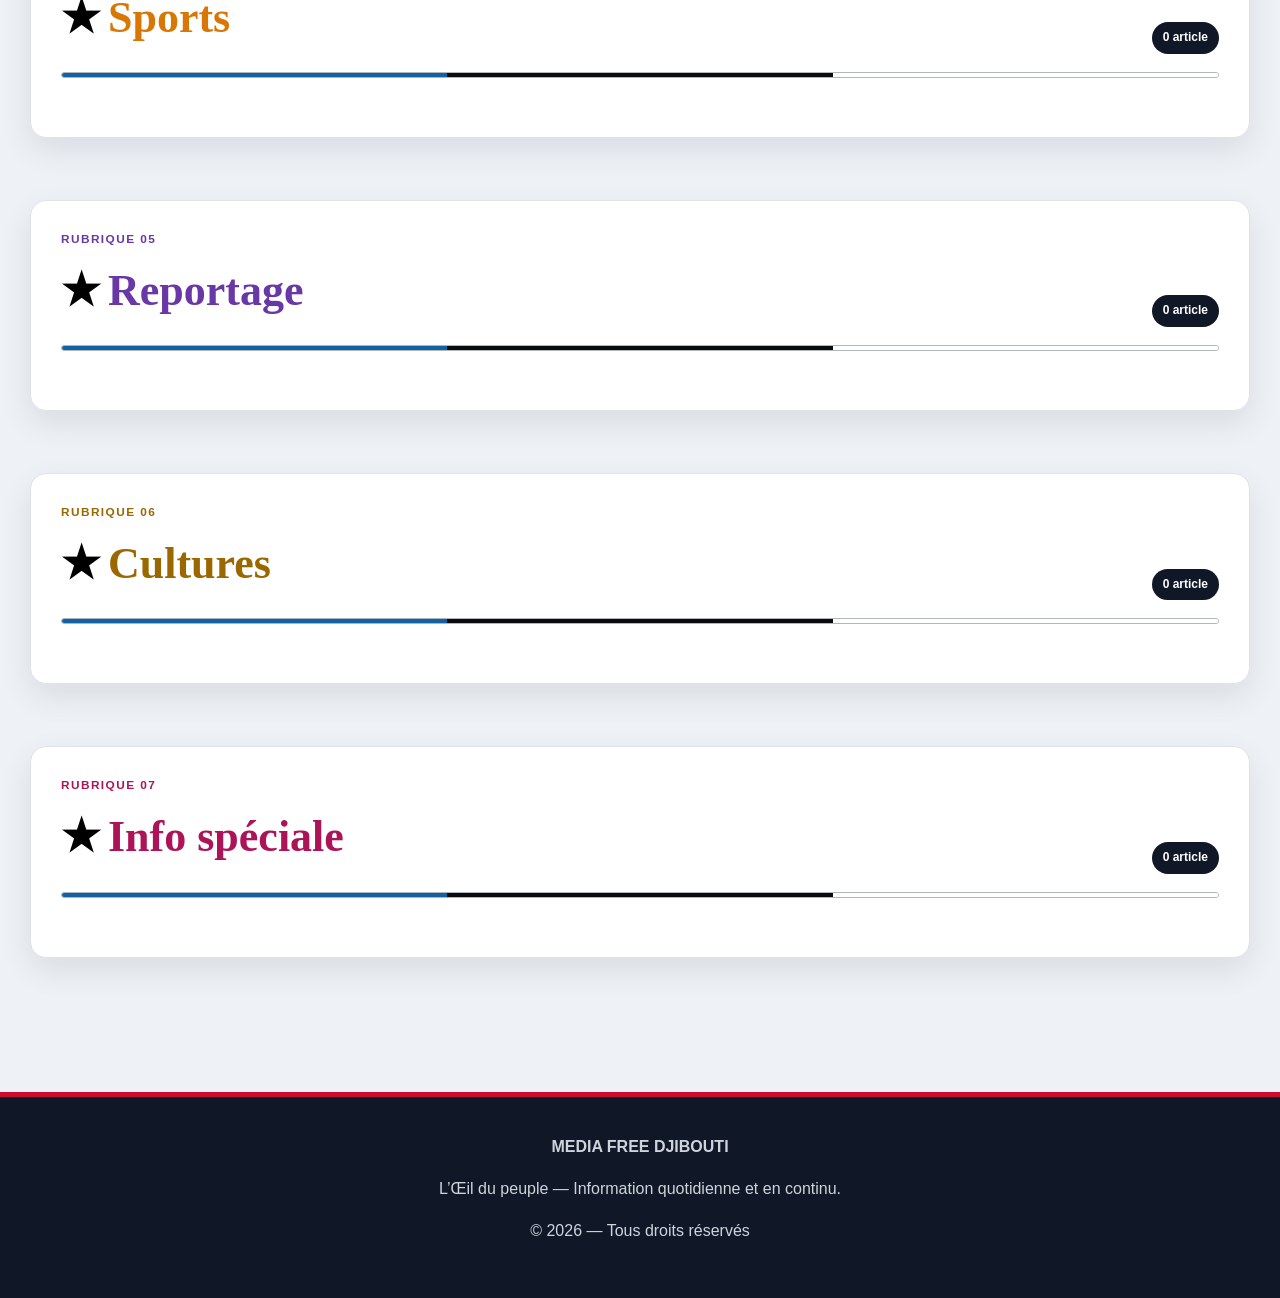
==== commit 5a1e3960: "Update site description in index.html" ====
--- a/index.html
+++ b/index.html
@@ -7,8 +7,8 @@
   <title>MEDIA FREE DJIBOUTI — L’Œil du peuple</title>
   <link rel="stylesheet" href="css/style.css">
 
+
 </head>
-
 <body>
   <div id="home-view">
     <header class="site-header">
@@ -17,7 +17,7 @@
           <span class="brand-main">MEDIA FREE DJIBOUTI</span>
           <span class="brand-tagline">L’Œil du peuple</span>
         </a>
-        <p class="site-description">Information quotidienne, indépendante et en continu.</p>
+        <p class="site-description">Information quotidienne (6 mois il sera payant).</p>
       </div>
 
       <nav class="main-navigation">
@@ -51,7 +51,7 @@
             <p class="eyebrow">Informations publiées depuis moins de 24 heures</p>
             <h2><span class="black-star">★</span>À la une</h2>
           </div>
-          <p class="featured-rule">Le chronomètre disparaît automatiquement après 24 heures.</p>
+          <p class="featured-rule">L'information en continu 24/7.</p>
         </div>
         <div id="featured-articles" class="featured-grid"></div>
       </section>
@@ -162,200 +162,6 @@
     <p>L’Œil du peuple — Information quotidienne et en continu.</p>
     <p>© 2026 — Tous droits réservés</p>
   </footer>
-
-  <script>
-    "use strict";
-
-    const ARTICLES = [{"id": "venezuela-seismes", "number": "ART 1", "category": "international", "categoryName": "Actualités internationales", "publishedAt": "2026-06-28T10:30:00+02:00", "color": "#1261a0", "lang": "fr", "title": "Venezuela : le bilan du double séisme dépasse 1 400 morts", "summary": "Les deux puissantes secousses qui ont frappé le nord du Venezuela ont\n          provoqué d’importantes destructions, particulièrement dans l’État de\n          La Guaira. Les opérations de secours se poursuivent.", "body": "<p>\n          Le Venezuela fait face à une catastrophe humanitaire majeure après les\n          deux puissants séismes de magnitude 7,2 et 7,5 qui ont frappé le nord\n          du pays mercredi 24 juin 2026.\n        </p>\n<p>\n          Le bilan provisoire, initialement établi à 164 morts, s’élève désormais\n          à au moins 1 430 décès et 3 238 blessés, selon les chiffres communiqués\n          par les autorités. Des dizaines de milliers de personnes restent\n          portées disparues.\n        </p>\n<h2>La Guaira parmi les zones les plus durement touchées</h2>\n<p>\n          Les secousses ont laissé un paysage de dévastation, avec de nombreux\n          immeubles effondrés à Caracas et dans plusieurs régions du nord du pays.\n          La ville côtière de La Guaira figure parmi les secteurs les plus\n          gravement touchés.\n        </p>\n<p>\n          Les habitants, les familles et les bénévoles réclament davantage de\n          machines spécialisées afin de déplacer les imposants blocs de béton et\n          de découper les structures métalliques qui ralentissent les recherches.\n        </p>\n<h2>Des millions de personnes potentiellement affectées</h2>\n<p>\n          Selon l’Organisation internationale pour les migrations, jusqu’à\n          6,76 millions de personnes pourraient avoir été affectées par la\n          catastrophe, dont près de deux millions dans la région de Caracas.\n        </p>\n<p>\n          Les besoins en soins médicaux, en eau potable, en nourriture, en\n          hébergements temporaires et en équipements de recherche augmentent\n          rapidement dans les zones sinistrées.\n        </p>\n<h2>Des hôpitaux débordés</h2>\n<p>\n          Plusieurs établissements de santé sont soumis à une pression\n          considérable. Des familles disent avoir dû transporter elles-mêmes\n          leurs proches décédés, les services hospitaliers et funéraires étant\n          débordés par l’afflux de victimes.\n        </p>\n<h2>Une nouvelle secousse enregistrée samedi</h2>\n<p>\n          Un nouveau tremblement de terre de magnitude 4,8 a été enregistré\n          samedi. Son épicentre se situait à environ 70 kilomètres à l’ouest de\n          Caracas et à une profondeur estimée à 10 kilomètres.\n        </p>\n<p>\n          La répétition des secousses complique le travail des équipes de secours\n          et augmente les risques autour des bâtiments déjà fragilisés.\n        </p>\n<h2>Un nouveau-né retrouvé vivant</h2>\n<p>\n          Un nouveau-né a été extrait vivant des décombres d’un bâtiment effondré\n          à La Guaira, environ 32 heures après la catastrophe. Ce sauvetage a\n          entretenu l’espoir de retrouver d’autres survivants.\n        </p>\n<div class=\"article-note\">\n<strong>Information évolutive :</strong>\n          les bilans humains et matériels peuvent être révisés à mesure que les\n          équipes de secours accèdent aux secteurs les plus endommagés.\n        </div>"}, {"id": "ethiopie-abiy-ahmed", "number": "ART 1", "category": "politique", "categoryName": "Politique", "publishedAt": "2026-06-24T14:15:00+02:00", "color": "#b42318", "lang": "so", "title": "Itoobiya: Abiy Axmed oo xoojiyey awooddiisa kadib guul weyn oo doorasho", "summary": "Xisbiga Barwaaqo ayaa helay aqlabiyad ballaaran oo baarlamaanka ah,\n          balse dowladda cusub waxay weli wajahaysaa caqabado dhinacyada amniga,\n          dhaqaalaha iyo dib-u-heshiisiinta ah.", "body": "<p>\n          Ra’iisul Wasaaraha Itoobiya, Abiy Axmed, ayaa si weyn ugu guuleystay\n          doorashooyinkii guud ee ugu dambeeyay ee dalka laga qabtay. Xisbigiisa,\n          Xisbiga Barwaaqo, ayaa ku guuleystay 438 kursi oo ka mid ah 501 kursi\n          oo baarlamaanka loo tartamay.\n        </p>\n<p>\n          Natiijadan ayaa xisbiga u xaqiijisay aqlabiyad ballaaran oo u saamaxaysa\n          inuu soo dhiso dowladda cusub, isla markaana uu sii wado barnaamijkiisa\n          siyaasadeed muddo xileed kale.\n        </p>\n<h2>Guul siyaasadeed oo muhiim ah</h2>\n<p>\n          Taageerayaasha dowladda waxay aaminsan yihiin in aqlabiyaddan cusub ay\n          siinayso Abiy Axmed awood siyaasadeed oo uu ku sii wadi karo\n          dib-u-habaynta hay’adaha dowladda, casriyeynta dhaqaalaha iyo\n          mashaariicda horumarinta qaranka.\n        </p>\n<h2>Doorasho ka dhacday jawi siyaasadeed oo cakiran</h2>\n<p>\n          Si kastaba ha ahaatee, doorashadan ayaa ku dhacday jawi aad u cakiran.\n          Gobollo badan oo dalka ka tirsan ayaa wajahaya dhibaatooyin amni,\n          khilaafaad siyaasadeed iyo xiisado bulsho.\n        </p>\n<p>\n          Qaar ka mid ah xisbiyada mucaaradka ayaa ku eedeeyay hanaanka doorashada\n          inuusan ahayn mid si buuxda ugu dhisnaa caddaalad, tartan siman iyo\n          ka-qaybgal siyaasadeed oo loo wada dhan yahay.\n        </p>\n<h2>Caqabadaha horyaalla dowladda cusub</h2>\n<p>\n          Dowladda cusub waxay wajahaysaa caqabado ay ka mid yihiin xoojinta\n          amniga, soo celinta kalsoonida shacabka, dib-u-heshiisiinta bulshada,\n          ilaalinta xuquuqda muwaadiniinta, la dagaallanka sicir-bararka iyo\n          abuurista fursado shaqo oo loogu talagalay dhalinyarada.\n        </p>\n<h2>Gunaanad</h2>\n<p>\n          Guusha doorashada waxay Abiy Axmed siinaysaa awood siyaasadeed oo weyn,\n          balse aqlabiyad baarlamaan keliya ma xallin karto dhibaatooyinka qotada\n          dheer ee Itoobiya. Mustaqbalka dowladda waxaa lagu qiimeyn doonaa\n          awoodda ay u leedahay inay soo celiso nabadda, hagaajiso dhaqaalaha iyo\n          inay dhisto nidaam siyaasadeed oo loo dhan yahay.\n        </p>\n<div class=\"article-note\">\n<strong>Ogeysiiska tifaftirka:</strong>\n          xogta doorashada iyo sheegashooyinka siyaasadeed waa in lagu\n          xaqiijiyaa ilo rasmi ah ka hor daabacaad kasta oo cusub.\n        </div>"}, {"id": "kenya-quarantaine-ebola", "number": "ART 2", "category": "sante", "categoryName": "Santé", "publishedAt": "2026-06-24T12:00:00+02:00", "color": "#087f5b", "lang": "fr", "title": "Kenya : le gouvernement suspend l’ouverture d’un centre de quarantaine lié à Ebola", "summary": "Le projet installé sur la base aérienne de Laikipia suscite une vive\n          contestation. Les autorités ont annoncé l’arrêt des travaux dans\n          l’attente d’une nouvelle décision de justice.", "body": "<p>\n          Le gouvernement kényan a ordonné la suspension de l’ouverture d’un\n          centre de quarantaine construit avec le soutien des États-Unis pour\n          accueillir des personnes potentiellement exposées au virus Ebola.\n        </p>\n<p>\n          Cette décision a été annoncée par le ministre kényan de la Santé,\n          Aden Duale, lors de sa comparution devant la Haute Cour du Kenya.\n        </p>\n<h2>Arrêt immédiat des travaux</h2>\n<p>\n          Le ministre a déclaré avoir ordonné l’arrêt complet et immédiat de tous\n          les travaux de construction, de préparation du site et de mise en\n          service de l’infrastructure.\n        </p>\n<p>\n          La suspension doit rester en vigueur dans l’attente de l’examen du\n          recours déposé contre le projet et d’une nouvelle décision judiciaire.\n        </p>\n<h2>Un centre presque achevé</h2>\n<p>\n          Le centre, installé sur la base aérienne de Laikipia, devait disposer\n          de 50 lits d’isolement. Les travaux étaient présentés comme presque\n          achevés au début du mois de juin.\n        </p>\n<h2>Une inquiétude grandissante</h2>\n<p>\n          De nombreux citoyens redoutent que l’installation n’augmente le risque\n          d’introduction du virus dans le pays. Ils demandent des informations\n          précises sur les personnes susceptibles d’être accueillies, les\n          procédures de transfert et les mesures de protection prévues.\n        </p>\n<p>\n          Les habitants souhaitent également obtenir des garanties concernant la\n          gestion des déchets médicaux, les protocoles d’isolement, les capacités\n          de dépistage et les procédures prévues en cas de contamination.\n        </p>\n<h2>Une question de souveraineté et de transparence</h2>\n<p>\n          Au-delà de la question sanitaire, le projet soulève des interrogations\n          sur les accords encadrant l’infrastructure, la responsabilité de chaque\n          partie et le contrôle exercé par les autorités kényanes.\n        </p>\n<p>\n          Dans une affaire aussi sensible, la protection de la santé publique\n          suppose une communication régulière, le respect des décisions de\n          justice et un contrôle indépendant des installations.\n        </p>"}, {"id": "ebola-mobilisation-africaine", "number": "ART 1", "category": "sante", "categoryName": "Santé", "publishedAt": "2026-06-24T09:00:00+02:00", "color": "#087f5b", "lang": "fr", "title": "Ebola : une mobilisation africaine tardive face à une urgence sanitaire grandissante", "summary": "La tenue d’une réunion virtuelle consacrée à l’épidémie constitue une\n          étape utile, mais son caractère tardif soulève des interrogations sur la\n          rapidité et l’efficacité de la réponse sanitaire.", "body": "<p>\n          Plusieurs chefs d’État et de gouvernement africains ont participé à une\n          réunion virtuelle consacrée à l’évolution de l’épidémie de maladie à\n          virus Ebola et aux moyens nécessaires pour renforcer la coordination\n          régionale.\n        </p>\n<p>\n          Cette rencontre intervient plusieurs semaines après la déclaration\n          officielle de l’épidémie en République démocratique du Congo. Cette\n          chronologie alimente les interrogations sur la rapidité de la réponse\n          politique et sur les moyens effectivement mobilisés.\n        </p>\n<h2>Pourquoi avoir attendu plusieurs semaines ?</h2>\n<p>\n          Face à Ebola, chaque journée perdue peut compliquer le traçage des\n          contacts, augmenter le risque de propagation et alourdir la pression\n          exercée sur les structures sanitaires.\n        </p>\n<p>\n          Une réponse efficace exige une coordination rapide : mobilisation des\n          équipes médicales, préparation des frontières, information du public,\n          renforcement des laboratoires et mise à disposition de moyens\n          financiers et logistiques vérifiables.\n        </p>\n<h2>Des discussions, mais quelles décisions concrètes ?</h2>\n<p>\n          Les responsables ont évoqué le renforcement du dépistage, du traçage des\n          contacts, de la surveillance épidémiologique et de la coopération\n          régionale. Ces priorités sont essentielles, mais elles doivent être\n          accompagnées d’engagements chiffrés et d’un calendrier public.\n        </p>\n<p>\n          Sans précisions sur les budgets, les équipes déployées et la répartition\n          des responsabilités, une réunion diplomatique risque de ne pas répondre\n          suffisamment vite aux besoins des populations.\n        </p>\n<h2>Djibouti doit préciser son dispositif de prévention</h2>\n<p>\n          Les autorités djiboutiennes devraient expliquer publiquement les\n          procédures prévues pour contrôler les voyageurs en provenance des zones\n          touchées, les capacités de dépistage disponibles et les mesures\n          d’urgence applicables en cas de cas suspect.\n        </p>\n<p>\n          Il serait également utile de publier régulièrement des informations sur\n          les stocks de matériel de protection, les moyens financiers disponibles\n          et les capacités d’accueil des structures de santé.\n        </p>\n<h2>La transparence ne doit pas être optionnelle</h2>\n<p>\n          Lorsqu’une maladie grave menace plusieurs pays, la transparence doit\n          devenir une obligation. Les citoyens doivent pouvoir connaître les\n          engagements pris, les décisions adoptées et les actions réellement\n          mises en œuvre après les réunions officielles.\n        </p>\n<h2>Conclusion</h2>\n<p>\n          Face à Ebola, les populations africaines ont besoin d’États capables\n          d’anticiper, de prévenir, d’informer et d’agir avant que la situation ne\n          devienne incontrôlable.\n        </p>\n<p>\n          Des enquêtes scientifiques transparentes sont également nécessaires\n          afin de comprendre l’origine de chaque foyer, les chaînes de\n          transmission et les facteurs ayant favorisé la propagation du virus.\n        </p>\n<div class=\"article-note\">\n<strong>Précaution éditoriale :</strong>\n          les chiffres sanitaires et les déclarations officielles doivent être\n          actualisés et vérifiés avant toute republication.\n        </div>"}];
-    const FEATURED_DURATION = 24 * 60 * 60 * 1000;
-    const searchInput = document.getElementById("article-search");
-    const homeView = document.getElementById("home-view");
-    const readerView = document.getElementById("reader-view");
-    const featuredSection = document.getElementById("a-la-une");
-    const featuredContainer = document.getElementById("featured-articles");
-    let searchValue = "";
-
-    const esc = value => String(value)
-      .replaceAll("&","&amp;")
-      .replaceAll("<","&lt;")
-      .replaceAll(">","&gt;")
-      .replaceAll('"',"&quot;")
-      .replaceAll("'","&#039;");
-
-    const formatDate = iso => new Intl.DateTimeFormat("fr-FR", {
-      dateStyle:"long", timeStyle:"short"
-    }).format(new Date(iso));
-
-    const remaining = article =>
-      FEATURED_DURATION - (Date.now() - new Date(article.publishedAt).getTime());
-
-    const isFeatured = article => {
-      const elapsed = Date.now() - new Date(article.publishedAt).getTime();
-      return elapsed >= 0 && elapsed < FEATURED_DURATION;
-    };
-
-    const countdownText = ms => {
-      const secondsTotal = Math.max(0, Math.floor(ms / 1000));
-      const h = Math.floor(secondsTotal / 3600);
-      const m = Math.floor((secondsTotal % 3600) / 60);
-      const s = secondsTotal % 60;
-      return `${String(h).padStart(2,"0")} h ${String(m).padStart(2,"0")} min ${String(s).padStart(2,"0")} s`;
-    };
-
-    const matches = article => {
-      if (!searchValue) return true;
-      return [
-        article.title, article.summary, article.categoryName, article.number
-      ].join(" ").toLowerCase().includes(searchValue);
-    };
-
-    const openButton = article => `
-      <a class="read-button" href="#article-${esc(article.id)}">
-        Lire l’article →
-      </a>
-    `;
-
-    const articleCard = article => `
-      <article class="article-card" style="--category-color:${article.color};">
-        <a class="article-visual" href="#article-${esc(article.id)}">
-          <span class="article-number">${esc(article.number)}</span>
-          <span class="article-visual-label">${esc(article.categoryName)}</span>
-        </a>
-        <div class="article-content">
-          <p class="article-category">${esc(article.categoryName)}</p>
-          <h3 class="article-title">
-            <a href="#article-${esc(article.id)}">${esc(article.title)}</a>
-          </h3>
-          <p class="article-summary">${esc(article.summary)}</p>
-          <time class="article-date" datetime="${esc(article.publishedAt)}">
-            Publié le ${esc(formatDate(article.publishedAt))}
-          </time>
-          ${openButton(article)}
-        </div>
-      </article>
-    `;
-
-    const separator = `
-      <div class="article-separator"><span></span><span></span><span></span></div>
-    `;
-
-    function renderSections() {
-      document.querySelectorAll("[data-category]").forEach(container => {
-        const category = container.dataset.category;
-        const list = ARTICLES
-          .filter(a => a.category === category)
-          .filter(matches)
-          .sort((a,b) => new Date(b.publishedAt) - new Date(a.publishedAt));
-
-        const count = document.querySelector(`[data-count="${category}"]`);
-        count.textContent = `${list.length} ${list.length > 1 ? "articles" : "article"}`;
-
-        container.innerHTML = list.length
-          ? list.map(articleCard).join(separator)
-          : `<div class="empty-section">Aucun article publié dans cette rubrique pour le moment.</div>`;
-      });
-    }
-
-    function renderFeatured() {
-      const list = ARTICLES
-        .filter(matches)
-        .filter(isFeatured)
-        .sort((a,b) => new Date(b.publishedAt) - new Date(a.publishedAt));
-
-      if (!list.length) {
-        featuredSection.hidden = true;
-        featuredContainer.innerHTML = "";
-        return;
-      }
-
-      featuredSection.hidden = false;
-      featuredContainer.innerHTML = list.map(article => `
-        <article class="featured-card">
-          <a class="featured-visual" href="#article-${esc(article.id)}">
-            <span class="live-badge">À la une</span>
-            <span class="countdown" data-countdown="${esc(article.id)}">
-              ${countdownText(remaining(article))}
-            </span>
-            <strong>${esc(article.title)}</strong>
-          </a>
-          <div class="featured-body" style="--category-color:${article.color};">
-            <p class="featured-category">${esc(article.number)} • ${esc(article.categoryName)}</p>
-            <h3>${esc(article.title)}</h3>
-            <p>${esc(article.summary)}</p>
-            <p class="article-date">Publié le ${esc(formatDate(article.publishedAt))}</p>
-            ${openButton(article)}
-          </div>
-        </article>
-      `).join("");
-    }
-
-    function updateCountdowns() {
-      const featuredNow = ARTICLES.filter(matches).filter(isFeatured);
-      const shown = [...document.querySelectorAll("[data-countdown]")];
-
-      if (featuredNow.length !== shown.length) {
-        renderFeatured();
-        return;
-      }
-
-      shown.forEach(node => {
-        const article = ARTICLES.find(a => a.id === node.dataset.countdown);
-        if (article) node.textContent = countdownText(remaining(article));
-      });
-    }
-
-    function showArticle(id) {
-      const article = ARTICLES.find(a => a.id === id);
-      if (!article) return showHome();
-
-      homeView.hidden = true;
-      readerView.hidden = false;
-      readerView.querySelector(".reader-card").style.setProperty("--reader-color", article.color);
-      document.getElementById("reader-kicker").textContent =
-        `${article.number} • ${article.categoryName}`;
-      document.getElementById("reader-title").textContent = article.title;
-      document.getElementById("reader-deck").textContent = article.summary;
-      document.getElementById("reader-date").textContent =
-        `Publié le ${formatDate(article.publishedAt)} · MEDIA FREE DJIBOUTI`;
-      document.getElementById("reader-body").innerHTML = article.body;
-      document.getElementById("reader-back").href = `#${article.category}`;
-      window.scrollTo({top:0,behavior:"instant"});
-      document.title = `${article.title} | MEDIA FREE DJIBOUTI`;
-    }
-
-    function showHome() {
-      readerView.hidden = true;
-      homeView.hidden = false;
-      document.title = "MEDIA FREE DJIBOUTI — L’Œil du peuple";
-    }
-
-    function route() {
-      const hash = decodeURIComponent(location.hash);
-      if (hash.startsWith("#article-")) {
-        showArticle(hash.slice("#article-".length));
-      } else {
-        showHome();
-        if (hash && hash !== "#accueil") {
-          setTimeout(() => {
-            const target = document.querySelector(hash);
-            if (target) target.scrollIntoView();
-          }, 0);
-        }
-      }
-    }
-
-    searchInput.addEventListener("input", () => {
-      searchValue = searchInput.value.trim().toLowerCase();
-      renderSections();
-      renderFeatured();
-    });
-
-    renderSections();
-    renderFeatured();
-    route();
-
-    window.addEventListener("hashchange", route);
-    window.setInterval(updateCountdowns, 1000);
-  </script>
+<script src="js/actualites.js"></script>
 </body>
 </html>
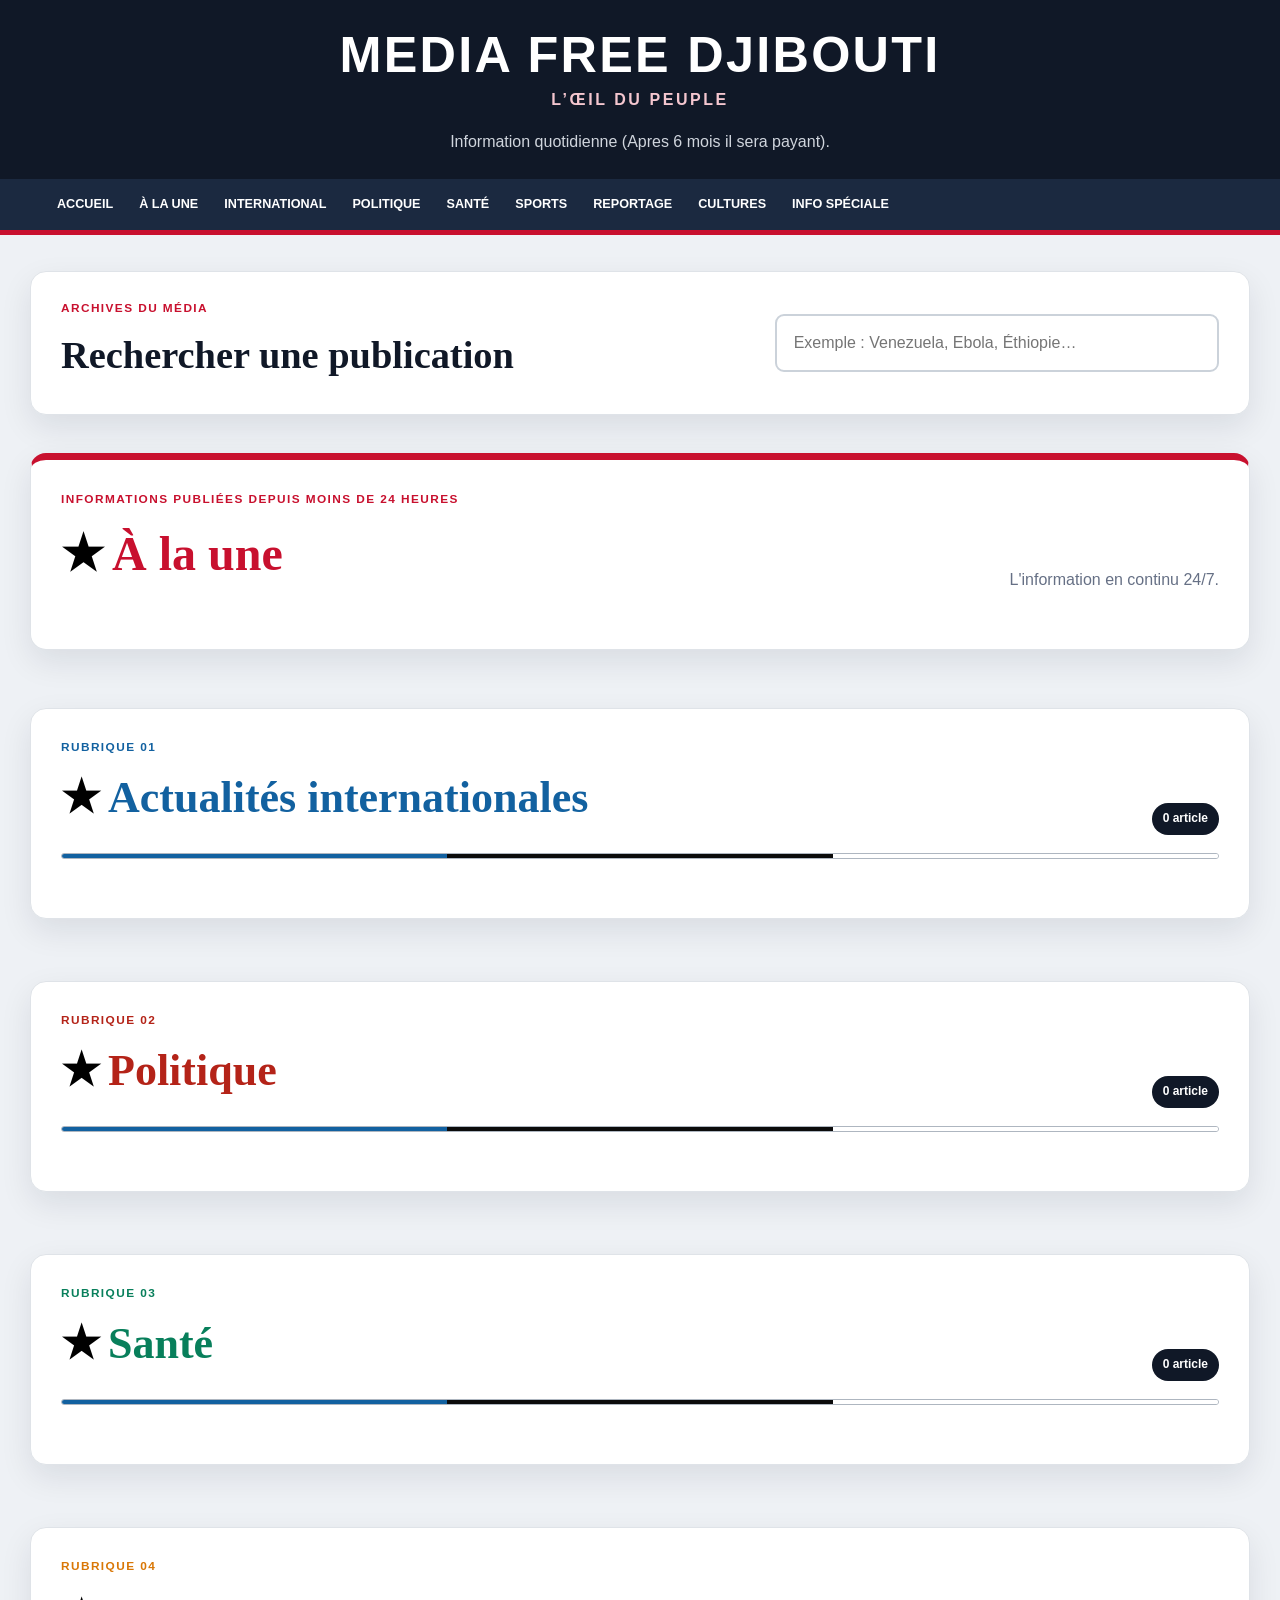
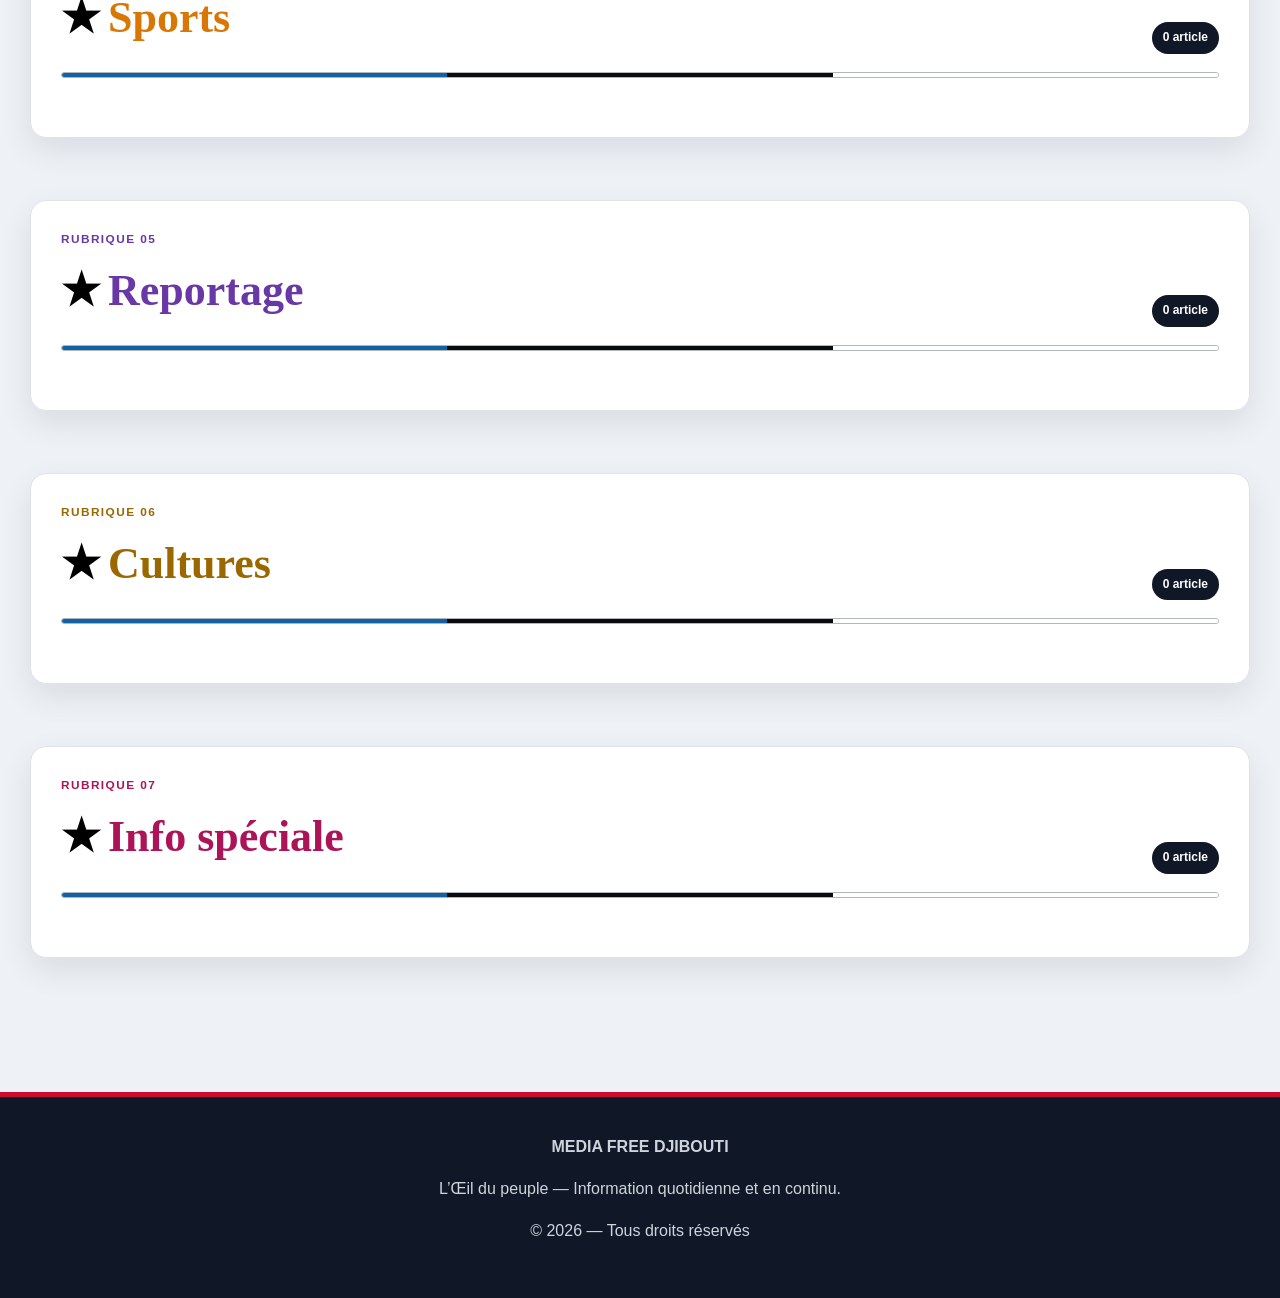
==== commit 246327ef: "Update index.html" ====
--- a/index.html
+++ b/index.html
@@ -17,7 +17,7 @@
           <span class="brand-main">MEDIA FREE DJIBOUTI</span>
           <span class="brand-tagline">L’Œil du peuple</span>
         </a>
-        <p class="site-description">Information quotidienne (6 mois il sera payant).</p>
+        <p class="site-description">Information quotidienne (Apres 6 mois il sera payant).</p>
       </div>
 
       <nav class="main-navigation">
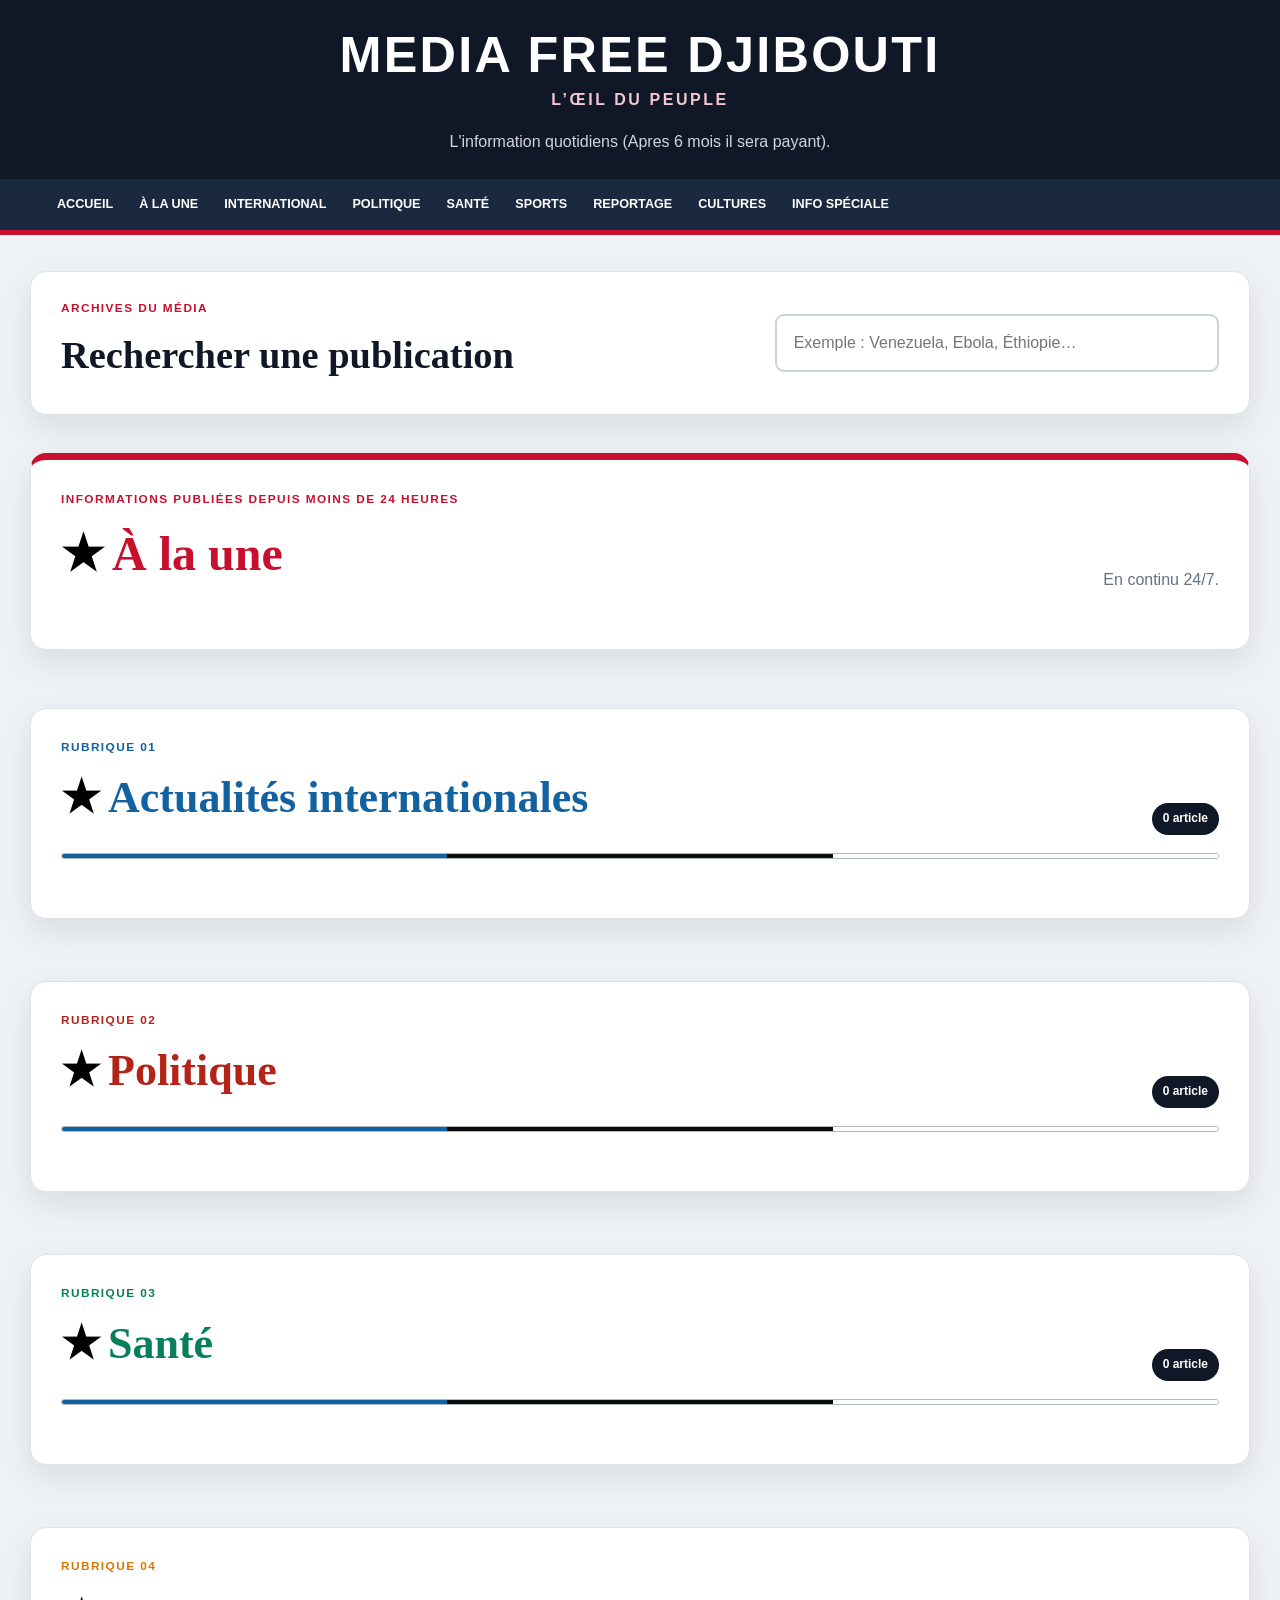
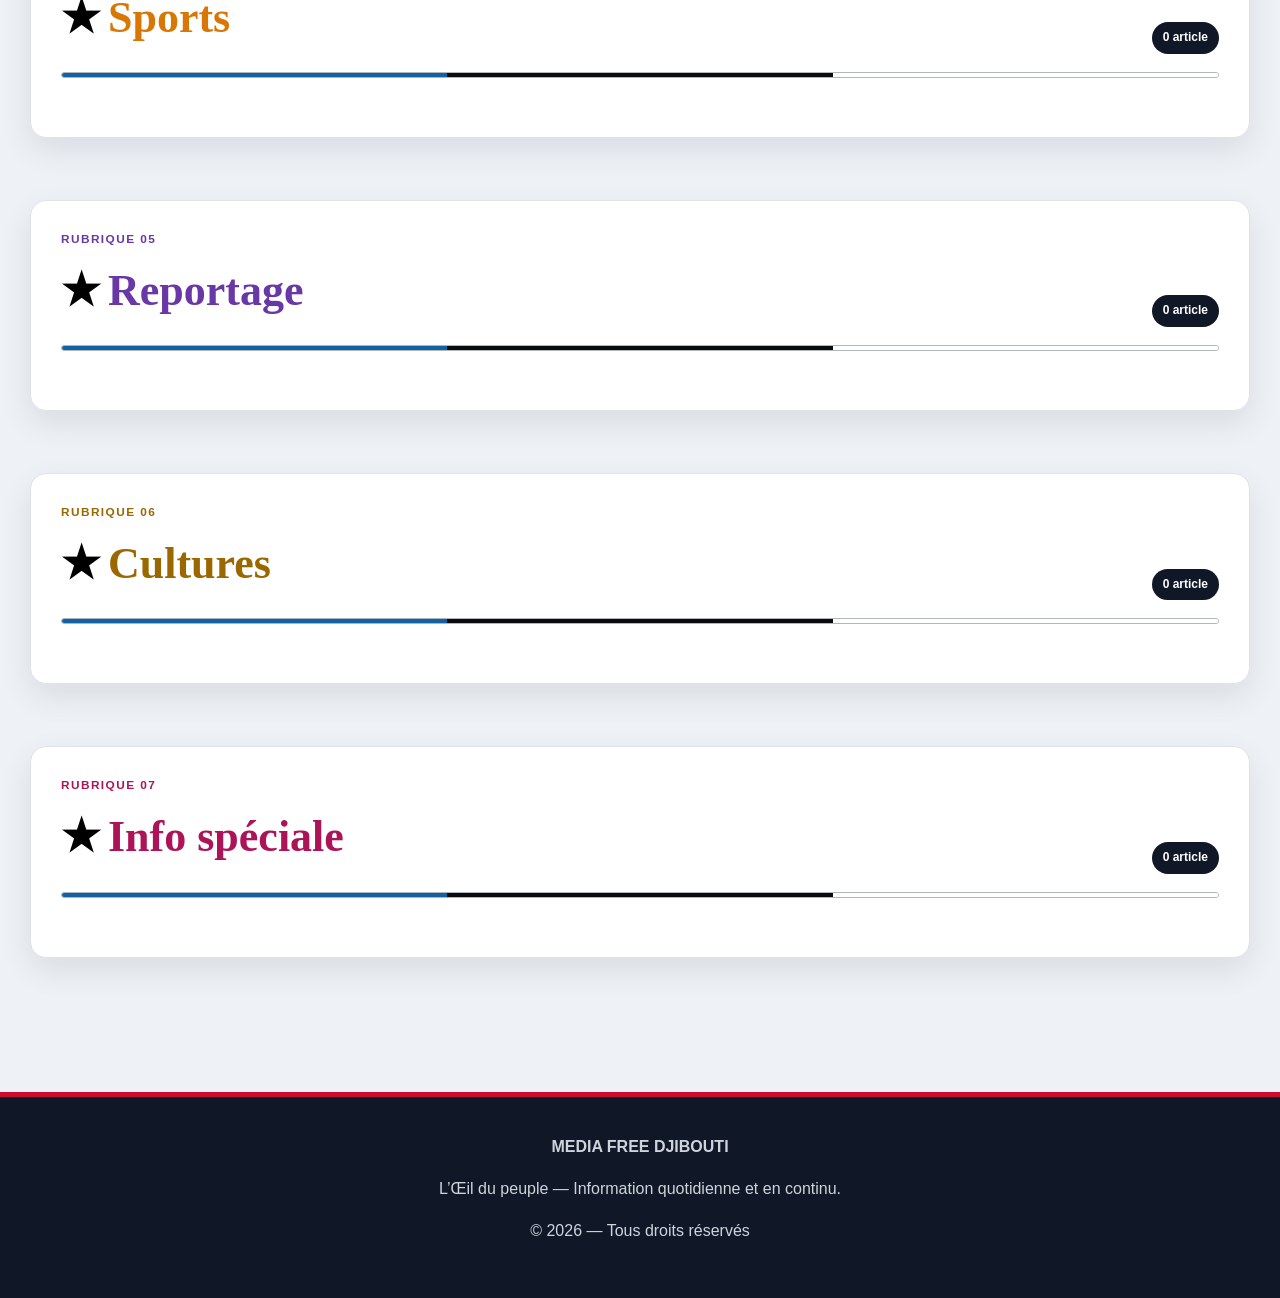
==== commit 9b860a76: "Update site description and featured rule text" ====
--- a/index.html
+++ b/index.html
@@ -17,7 +17,7 @@
           <span class="brand-main">MEDIA FREE DJIBOUTI</span>
           <span class="brand-tagline">L’Œil du peuple</span>
         </a>
-        <p class="site-description">Information quotidienne (Apres 6 mois il sera payant).</p>
+        <p class="site-description"> L'information quotidiens (Apres 6 mois il sera payant).</p>
       </div>
 
       <nav class="main-navigation">
@@ -51,7 +51,7 @@
             <p class="eyebrow">Informations publiées depuis moins de 24 heures</p>
             <h2><span class="black-star">★</span>À la une</h2>
           </div>
-          <p class="featured-rule">L'information en continu 24/7.</p>
+          <p class="featured-rule">En continu 24/7.</p>
         </div>
         <div id="featured-articles" class="featured-grid"></div>
       </section>
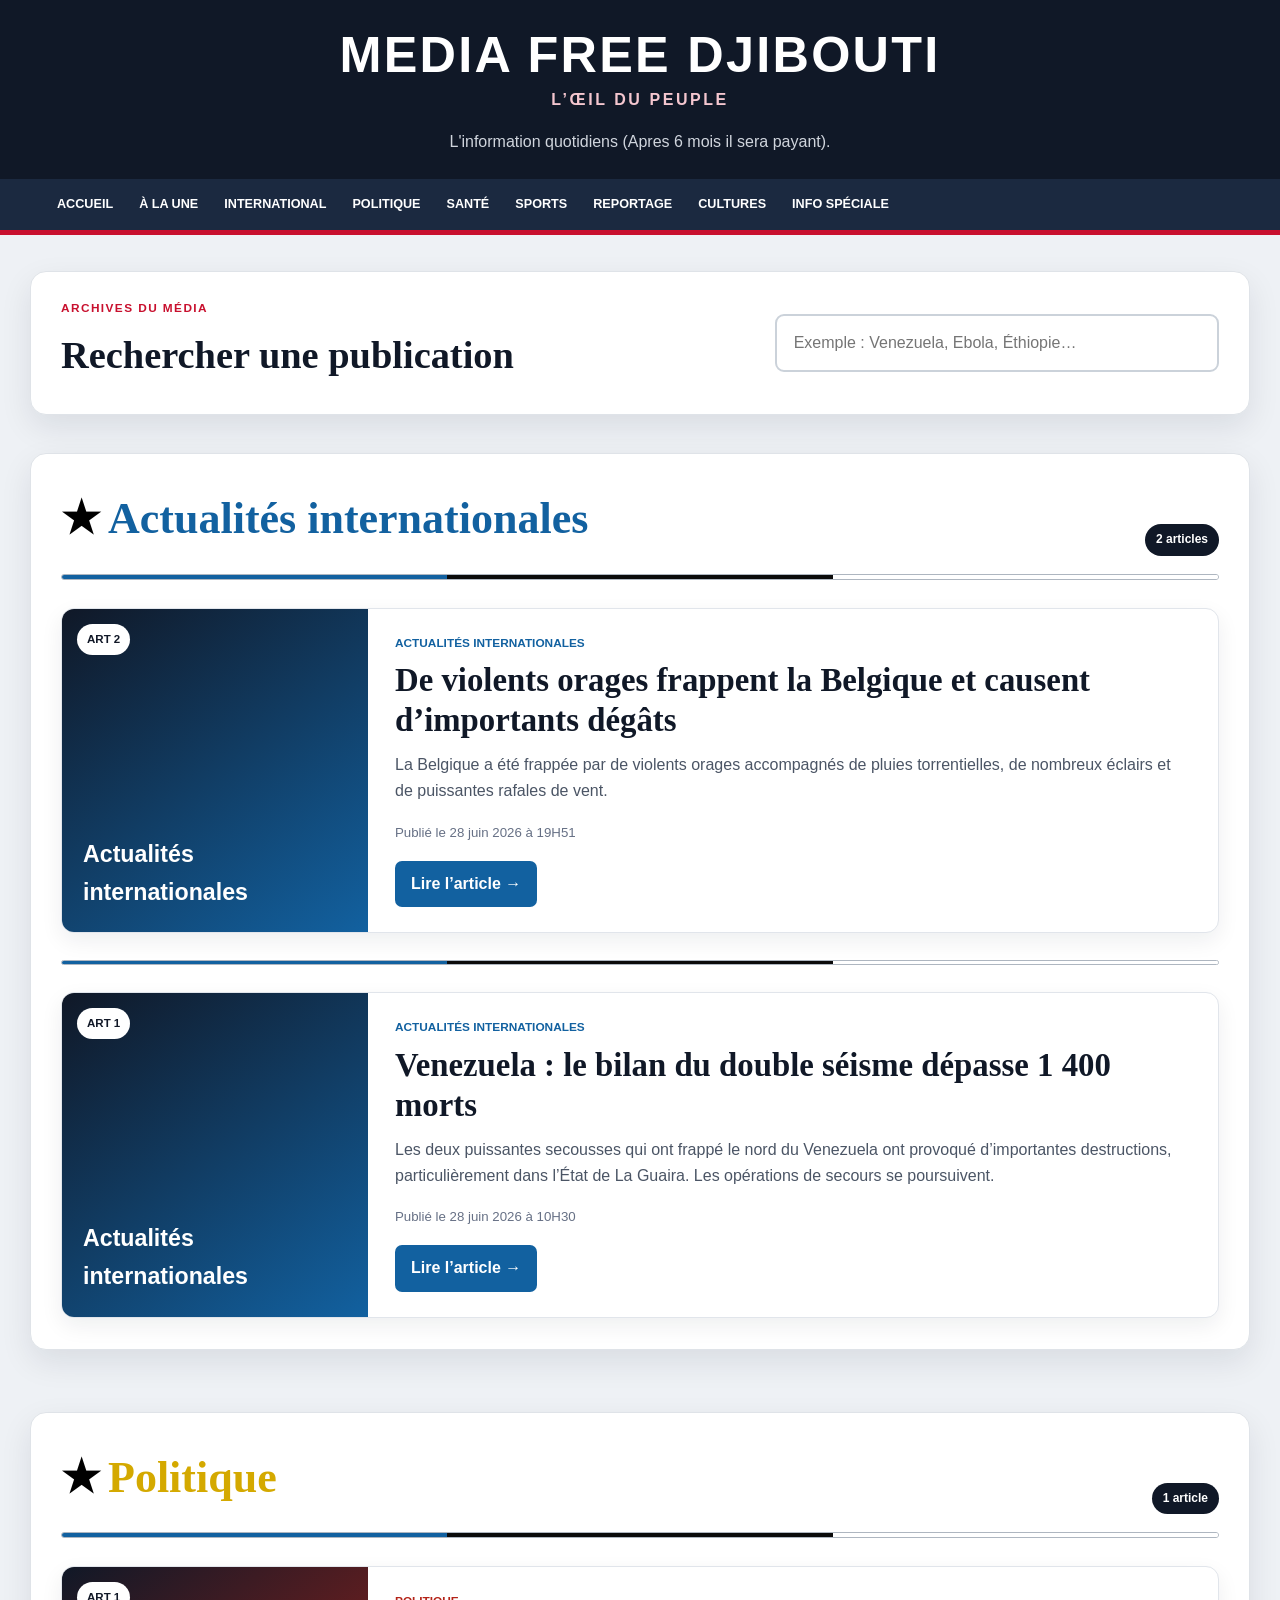
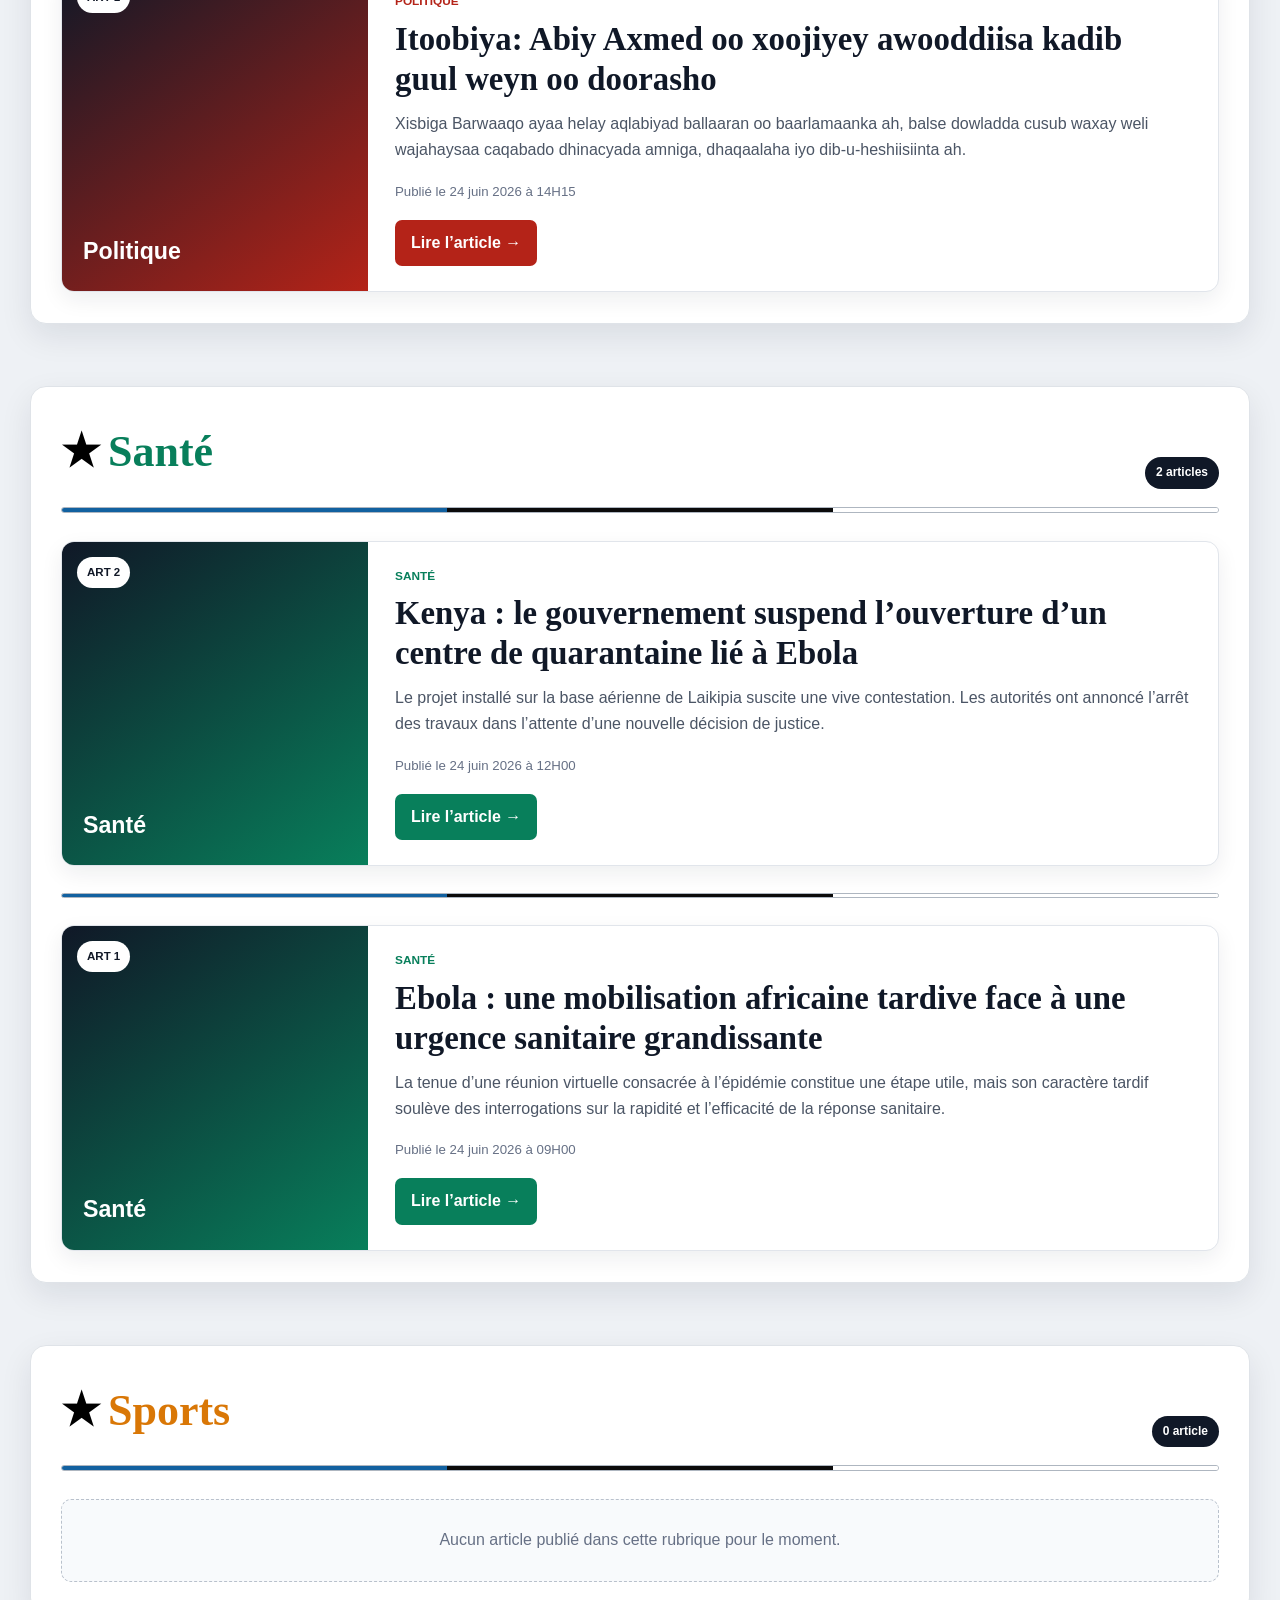
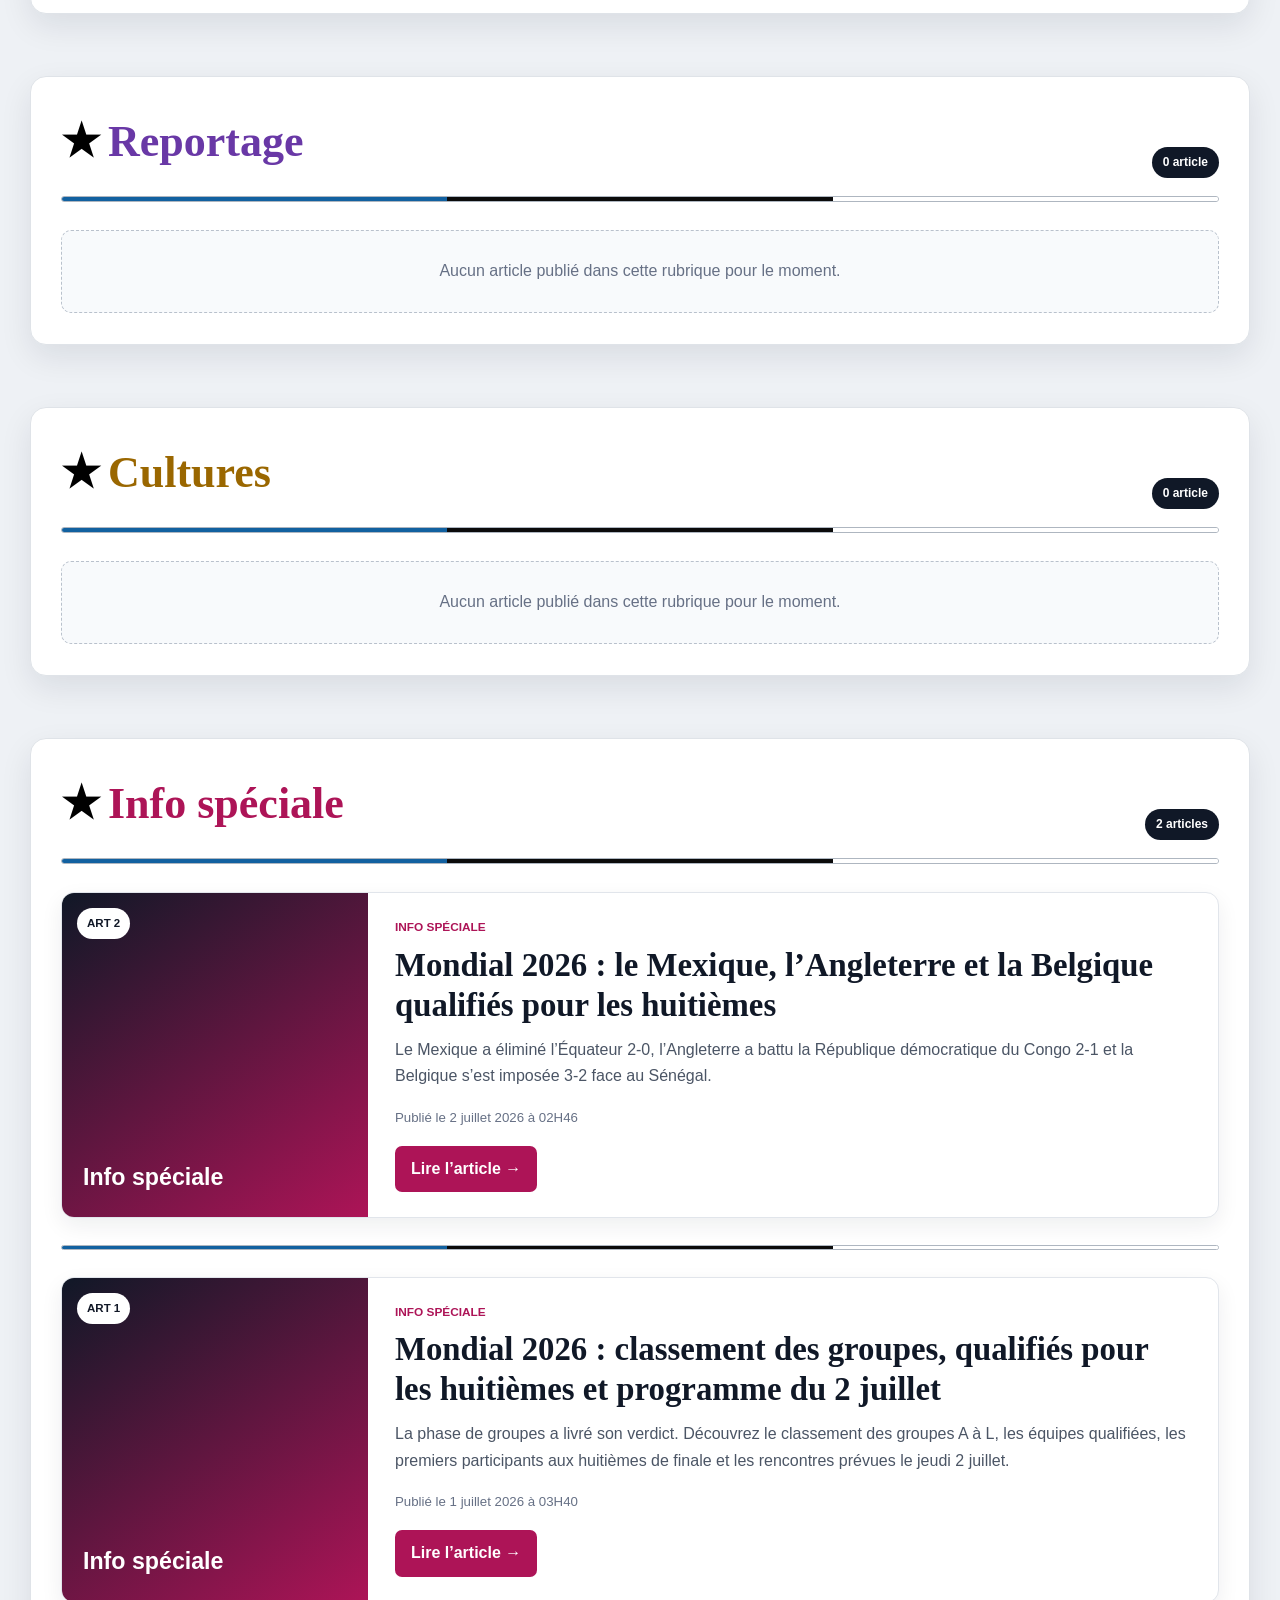
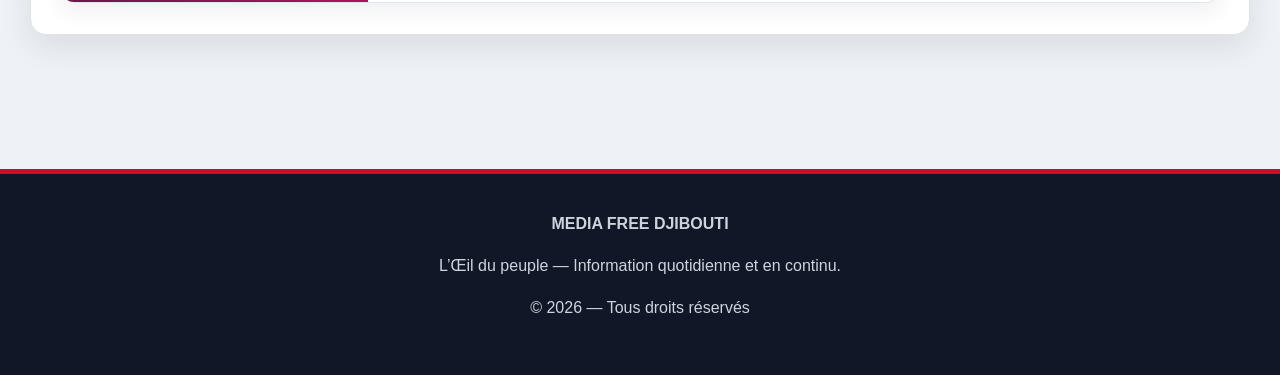
==== commit 2bcfe872: "Update index.html" ====
--- a/index.html
+++ b/index.html
@@ -69,7 +69,7 @@
       <div class="category-articles" data-category="international"></div>
     </section>
     
-    <section id="politique" class="news-section" style="--category-color:#b42318;">
+    <section id="politique" class="news-section" style="--category-color:#d4a900;">
       <div class="section-header">
         <div>
           <p class="section-label">Rubrique 02</p>
--- a/css/style.css
+++ b/css/style.css
@@ -1,4 +1,3 @@
-  
 :root {
   --navy: #101827;
   --navy-light: #1b2940;
@@ -11,391 +10,630 @@
   --shadow: 0 12px 32px rgba(16, 24, 39, 0.09);
   --max-width: 1220px;
 }
-    
-* { box-sizing:border-box; }
-    html { scroll-behavior:smooth; }
-    body {
-      margin:0;
-      background:var(--background);
-      color:var(--text);
-      font-family:Arial,Helvetica,sans-serif;
-      line-height:1.65;
-    }
-    a { color:inherit; }
-    button,input { font:inherit; }
-    [hidden] { display:none !important; }
-
-    .site-header {
-      background:var(--navy);
-      color:#fff;
-      border-bottom:5px solid var(--red);
-    }
-    .brand-area {
-      width:min(var(--max-width),calc(100% - 32px));
-      margin:auto;
-      padding:30px 0 24px;
-      text-align:center;
-    }
-    .brand {
-      display:inline-flex;
-      flex-direction:column;
-      color:#fff;
-      text-decoration:none;
-    }
-    .brand-main {
-      font-size:clamp(2rem,5vw,3.15rem);
-      font-weight:900;
-      letter-spacing:.045em;
-      line-height:1;
-    }
-    .brand-tagline {
-      margin-top:7px;
-      color:#f4c6cf;
-      font-weight:800;
-      letter-spacing:.16em;
-      text-transform:uppercase;
-    }
-    .site-description { margin:15px 0 0;color:#d0d5dd; }
-    .main-navigation { background:var(--navy-light); }
-    .navigation-list {
-      display:flex;
-      width:min(var(--max-width),100%);
-      margin:auto;
-      padding:0 14px;
-      overflow-x:auto;
-      list-style:none;
-    }
-    .navigation-list li { flex:0 0 auto; }
-    .navigation-list a {
-      display:block;
-      padding:15px 13px;
-      color:#fff;
-      font-size:.79rem;
-      font-weight:800;
-      text-decoration:none;
-      text-transform:uppercase;
-      white-space:nowrap;
-    }
-    .navigation-list a:hover { background:var(--red); }
-
-    main {
-      width:min(var(--max-width),calc(100% - 32px));
-      margin:auto;
-      padding:36px 0 72px;
-    }
-    .eyebrow,.section-label {
-      margin:0 0 5px;
-      color:var(--red);
-      font-size:.74rem;
-      font-weight:900;
-      letter-spacing:.12em;
-      text-transform:uppercase;
-    }
-    .search-panel {
-      display:grid;
-      grid-template-columns:minmax(0,1fr) minmax(280px,.65fr);
-      gap:30px;
-      align-items:center;
-      margin-bottom:38px;
-      padding:27px 30px;
-      background:#fff;
-      border:1px solid var(--border);
-      border-radius:16px;
-      box-shadow:var(--shadow);
-    }
-    .search-panel h1 {
-      margin:0;
-      color:var(--navy);
-      font-family:Georgia,"Times New Roman",serif;
-      font-size:clamp(1.65rem,3vw,2.4rem);
-    }
-    .search-input {
-      width:100%;
-      padding:14px 17px;
-      border:2px solid #cbd2da;
-      border-radius:9px;
-      outline:none;
-    }
-    .search-input:focus {
-      border-color:var(--red);
-      box-shadow:0 0 0 4px rgba(200,16,46,.12);
-    }
-
-    .featured-section {
-      margin-bottom:58px;
-      padding:30px;
-      background:#fff;
-      border:1px solid var(--border);
-      border-top:7px solid var(--red);
-      border-radius:16px;
-      box-shadow:var(--shadow);
-    }
-    .featured-heading {
-      display:flex;
-      justify-content:space-between;
-      gap:22px;
-      align-items:end;
-      margin-bottom:25px;
-    }
-    .featured-heading h2 {
-      margin:0;
-      color:var(--red);
-      font-family:Georgia,"Times New Roman",serif;
-      font-size:clamp(2rem,4vw,3rem);
-    }
-    .black-star { color:#000;margin-right:8px; }
-    .featured-rule {
-      max-width:430px;
-      margin:0;
-      color:var(--muted);
-      text-align:right;
-    }
-    .featured-grid {
-      display:grid;
-      grid-template-columns:repeat(2,minmax(0,1fr));
-      gap:22px;
-    }
-    .featured-card {
-      overflow:hidden;
-      border:1px solid #d9dee5;
-      border-radius:13px;
-      background:#fff;
-    }
-    .featured-visual {
-      position:relative;
-      min-height:190px;
-      display:flex;
-      align-items:end;
-      padding:22px;
-      background:linear-gradient(135deg,#101827,#c8102e);
-      color:#fff;
-    }
-    .featured-visual strong {
-      max-width:82%;
-      font-size:clamp(1.35rem,2.5vw,2.2rem);
-      line-height:1.12;
-    }
-    .live-badge,.countdown {
-      position:absolute;
-      top:15px;
-      padding:7px 10px;
-      border-radius:7px;
-      font-size:.72rem;
-      font-weight:900;
-    }
-    .live-badge { left:15px;background:#ffcc33;color:#111827; }
-    .countdown { right:15px;background:rgba(0,0,0,.76);color:#fff; }
-    .featured-body { padding:22px; }
-    .featured-category {
-      margin:0 0 8px;
-      color:var(--red);
-      font-size:.75rem;
-      font-weight:900;
-      text-transform:uppercase;
-    }
-    .featured-body h3 {
-      margin:0 0 12px;
-      color:var(--navy);
-      font-family:Georgia,"Times New Roman",serif;
-      font-size:1.55rem;
-    }
-
-    .news-section {
-      --category-color:#1261a0;
-      margin-bottom:62px;
-      padding:29px 30px 31px;
-      background:#fff;
-      border:1px solid var(--border);
-      border-radius:16px;
-      box-shadow:var(--shadow);
-      scroll-margin-top:20px;
-    }
-    .section-header {
-      display:flex;
-      justify-content:space-between;
-      align-items:end;
-      gap:20px;
-    }
-    .section-header h2 {
-      margin:0;
-      color:var(--category-color);
-      font-family:Georgia,"Times New Roman",serif;
-      font-size:clamp(1.9rem,4vw,2.75rem);
-    }
-    .section-label { color:var(--category-color); }
-    .article-count {
-      padding:6px 11px;
-      background:var(--navy);
-      color:#fff;
-      border-radius:999px;
-      font-size:.75rem;
-      font-weight:800;
-    }
-    .tricolor-rule,.article-separator {
-      display:grid;
-      grid-template-columns:1fr 1fr 1fr;
-      height:6px;
-      overflow:hidden;
-      border:1px solid #aeb6c0;
-      border-radius:999px;
-    }
-    .tricolor-rule { margin:18px 0 28px; }
-    .article-separator { margin:27px 0;height:5px; }
-    .tricolor-rule span:nth-child(1),.article-separator span:nth-child(1) { background:#1261a0; }
-    .tricolor-rule span:nth-child(2),.article-separator span:nth-child(2) { background:#0b0b0b; }
-    .tricolor-rule span:nth-child(3),.article-separator span:nth-child(3) { background:#fff; }
-
-    .article-card {
-      display:grid;
-      grid-template-columns:minmax(220px,.36fr) minmax(0,1fr);
-      min-height:230px;
-      overflow:hidden;
-      background:#fff;
-      border:1px solid #e1e5eb;
-      border-radius:13px;
-      box-shadow:0 8px 22px rgba(16,24,39,.07);
-    }
-    .article-visual {
-      position:relative;
-      display:flex;
-      align-items:end;
-      min-height:230px;
-      padding:21px;
-      background:linear-gradient(145deg,#101827,var(--category-color));
-      color:#fff;
-      text-decoration:none;
-    }
-    .article-number {
-      position:absolute;
-      top:15px;
-      left:15px;
-      padding:6px 10px;
-      background:#fff;
-      color:#111827;
-      border-radius:999px;
-      font-size:.72rem;
-      font-weight:900;
-    }
-    .article-visual-label { font-size:1.45rem;font-weight:900; }
-    .article-content {
-      display:flex;
-      flex-direction:column;
-      padding:25px 27px;
-    }
-    .article-category {
-      margin:0 0 7px;
-      color:var(--category-color);
-      font-size:.74rem;
-      font-weight:900;
-      text-transform:uppercase;
-    }
-    .article-title {
-      margin:0 0 12px;
-      color:var(--navy);
-      font-family:Georgia,"Times New Roman",serif;
-      font-size:clamp(1.45rem,2.6vw,2.05rem);
-      line-height:1.22;
-    }
-    .article-title a { text-decoration:none; }
-    .article-summary { flex:1;margin:0 0 17px;color:#4b5565; }
-    .article-date { margin-bottom:17px;color:var(--muted);font-size:.83rem; }
-    .read-button {
-      display:inline-flex;
-      align-self:flex-start;
-      padding:10px 16px;
-      background:var(--category-color,var(--red));
-      color:#fff;
-      border:0;
-      border-radius:7px;
-      font-weight:800;
-      text-decoration:none;
-      cursor:pointer;
-    }
-    .empty-section {
-      padding:27px;
-      background:#f8fafc;
-      border:1px dashed #b9c1cc;
-      border-radius:10px;
-      color:var(--muted);
-      text-align:center;
-    }
-
-    .reader {
-      width:min(980px,calc(100% - 30px));
-      margin:38px auto 70px;
-    }
-    .reader-card {
-      overflow:hidden;
-      background:#fff;
-      border:1px solid var(--border);
-      border-radius:16px;
-      box-shadow:var(--shadow);
-    }
-    .reader-hero {
-      padding:clamp(28px,6vw,62px);
-      background:linear-gradient(135deg,var(--reader-color),#111827);
-      color:#fff;
-    }
-    .reader-kicker {
-      display:inline-block;
-      padding:6px 10px;
-      background:#fff;
-      color:var(--reader-color);
-      border-radius:999px;
-      font-size:.74rem;
-      font-weight:900;
-      text-transform:uppercase;
-    }
-    .reader-hero h1 {
-      margin:18px 0;
-      font-family:Georgia,"Times New Roman",serif;
-      font-size:clamp(2rem,5vw,3.65rem);
-      line-height:1.08;
-    }
-    .reader-deck { max-width:830px;font-size:1.15rem;color:#f1f3f5; }
-    .reader-date { color:#d8dde5; }
-    .reader-body { padding:clamp(25px,6vw,58px); }
-    .reader-body p { margin:0 0 21px;font-size:1.07rem; }
-    .reader-body h2,.reader-body h3 {
-      margin:40px 0 15px;
-      padding-bottom:8px;
-      color:var(--reader-color);
-      font-family:Georgia,"Times New Roman",serif;
-      border-bottom:2px solid #e4e7ec;
-    }
-    .article-note {
-      margin:30px 0;
-      padding:18px 20px;
-      background:#fff7e6;
-      border-left:5px solid #d68a00;
-    }
-    .back-button {
-      display:inline-block;
-      margin-bottom:20px;
-      padding:11px 17px;
-      background:var(--navy);
-      color:#fff;
-      border-radius:7px;
-      font-weight:800;
-      text-decoration:none;
-    }
-    .site-footer {
-      padding:37px 20px;
-      background:var(--navy);
-      color:#cfd4dc;
-      text-align:center;
-      border-top:5px solid var(--red);
-    }
-
-    @media(max-width:850px) {
-      .search-panel,.article-card { grid-template-columns:1fr; }
-      .featured-grid { grid-template-columns:1fr; }
-      .article-visual { min-height:190px; }
-    }
-    @media(max-width:650px) {
-      main { width:min(100% - 18px,var(--max-width));padding-top:20px; }
-      .search-panel,.featured-section,.news-section { padding:20px; }
-      .featured-heading,.section-header { align-items:flex-start;flex-direction:column; }
-      .featured-rule { text-align:left; }
-      .article-content { padding:21px; }
-    }
+
+* {
+  box-sizing: border-box;
+}
+
+html {
+  scroll-behavior: smooth;
+}
+
+body {
+  margin: 0;
+  background: var(--background);
+  color: var(--text);
+  font-family: Arial, Helvetica, sans-serif;
+  line-height: 1.65;
+}
+
+a {
+  color: inherit;
+}
+
+button,
+input {
+  font: inherit;
+}
+
+[hidden] {
+  display: none !important;
+}
+
+.site-header {
+  background: var(--navy);
+  color: #fff;
+  border-bottom: 5px solid var(--red);
+}
+
+.brand-area {
+  width: min(var(--max-width), calc(100% - 32px));
+  margin: auto;
+  padding: 30px 0 24px;
+  text-align: center;
+}
+
+.brand {
+  display: inline-flex;
+  flex-direction: column;
+  color: #fff;
+  text-decoration: none;
+}
+
+.brand-main {
+  font-size: clamp(2rem, 5vw, 3.15rem);
+  font-weight: 900;
+  letter-spacing: 0.045em;
+  line-height: 1;
+}
+
+.brand-tagline {
+  margin-top: 7px;
+  color: #f4c6cf;
+  font-weight: 800;
+  letter-spacing: 0.16em;
+  text-transform: uppercase;
+}
+
+.site-description {
+  margin: 15px 0 0;
+  color: #d0d5dd;
+}
+
+.main-navigation {
+  background: var(--navy-light);
+}
+
+.navigation-list {
+  display: flex;
+  width: min(var(--max-width), 100%);
+  margin: auto;
+  padding: 0 14px;
+  overflow-x: auto;
+  list-style: none;
+}
+
+.navigation-list li {
+  flex: 0 0 auto;
+}
+
+.navigation-list a {
+  display: block;
+  padding: 15px 13px;
+  color: #fff;
+  font-size: 0.79rem;
+  font-weight: 800;
+  text-decoration: none;
+  text-transform: uppercase;
+  white-space: nowrap;
+}
+
+.navigation-list a:hover {
+  background: var(--red);
+}
+
+main {
+  width: min(var(--max-width), calc(100% - 32px));
+  margin: auto;
+  padding: 36px 0 72px;
+}
+
+.eyebrow,
+.section-label {
+  margin: 0 0 5px;
+  color: var(--red);
+  font-size: 0.74rem;
+  font-weight: 900;
+  letter-spacing: 0.12em;
+  text-transform: uppercase;
+}
+
+.search-panel {
+  display: grid;
+  grid-template-columns: minmax(0, 1fr) minmax(280px, 0.65fr);
+  gap: 30px;
+  align-items: center;
+  margin-bottom: 38px;
+  padding: 27px 30px;
+  background: #fff;
+  border: 1px solid var(--border);
+  border-radius: 16px;
+  box-shadow: var(--shadow);
+}
+
+.search-panel h1 {
+  margin: 0;
+  color: var(--navy);
+  font-family: Georgia, "Times New Roman", serif;
+  font-size: clamp(1.65rem, 3vw, 2.4rem);
+}
+
+.search-input {
+  width: 100%;
+  padding: 14px 17px;
+  border: 2px solid #cbd2da;
+  border-radius: 9px;
+  outline: none;
+}
+
+.search-input:focus {
+  border-color: var(--red);
+  box-shadow: 0 0 0 4px rgba(200, 16, 46, 0.12);
+}
+
+.featured-section {
+  margin-bottom: 58px;
+  padding: 30px;
+  background: #fff;
+  border: 1px solid var(--border);
+  border-top: 7px solid var(--red);
+  border-radius: 16px;
+  box-shadow: var(--shadow);
+}
+
+.featured-heading {
+  display: flex;
+  justify-content: space-between;
+  gap: 22px;
+  align-items: end;
+  margin-bottom: 25px;
+}
+
+.featured-heading h2 {
+  margin: 0;
+  color: var(--red);
+  font-family: Georgia, "Times New Roman", serif;
+  font-size: clamp(2rem, 4vw, 3rem);
+}
+
+.black-star {
+  color: #000;
+  margin-right: 8px;
+}
+
+.featured-rule {
+  max-width: 430px;
+  margin: 0;
+  color: var(--muted);
+  text-align: right;
+}
+
+.featured-grid {
+  display: grid;
+  grid-template-columns: repeat(2, minmax(0, 1fr));
+  gap: 22px;
+}
+
+.featured-card {
+  overflow: hidden;
+  border: 1px solid #d9dee5;
+  border-radius: 13px;
+  background: #fff;
+}
+
+.featured-visual {
+  position: relative;
+  min-height: 190px;
+  display: flex;
+  align-items: end;
+  padding: 22px;
+  background: linear-gradient(135deg, #101827, #c8102e);
+  color: #fff;
+  text-decoration: none;
+}
+
+.featured-visual strong {
+  max-width: 82%;
+  font-size: clamp(1.35rem, 2.5vw, 2.2rem);
+  line-height: 1.12;
+}
+
+.live-badge,
+.countdown {
+  position: absolute;
+  top: 15px;
+  z-index: 3;
+  padding: 7px 10px;
+  border-radius: 7px;
+  font-size: 0.72rem;
+  font-weight: 900;
+  line-height: 1;
+  white-space: nowrap;
+}
+
+.live-badge {
+  left: 15px;
+  background: #ffcc33;
+  color: #111827;
+}
+
+/* Chronomètre : format attendu 22H40M00S */
+.countdown {
+  right: 15px;
+  min-width: 112px;
+  padding-left: 11px;
+  padding-right: 11px;
+  background: rgba(0, 0, 0, 0.82);
+  color: #fff;
+  border: 1px solid rgba(255, 255, 255, 0.25);
+  font-family: Arial, Helvetica, sans-serif;
+  font-variant-numeric: tabular-nums;
+  letter-spacing: 0.02em;
+  text-align: center;
+  white-space: nowrap;
+  box-shadow: 0 4px 12px rgba(0, 0, 0, 0.25);
+}
+
+.featured-body {
+  padding: 22px;
+}
+
+.featured-category {
+  margin: 0 0 8px;
+  color: var(--red);
+  font-size: 0.75rem;
+  font-weight: 900;
+  text-transform: uppercase;
+}
+
+.featured-body h3 {
+  margin: 0 0 12px;
+  color: var(--navy);
+  font-family: Georgia, "Times New Roman", serif;
+  font-size: 1.55rem;
+}
+
+.news-section {
+  --category-color: #1261a0;
+  margin-bottom: 62px;
+  padding: 29px 30px 31px;
+  background: #fff;
+  border: 1px solid var(--border);
+  border-radius: 16px;
+  box-shadow: var(--shadow);
+  scroll-margin-top: 20px;
+}
+
+.section-header {
+  display: flex;
+  justify-content: space-between;
+  align-items: end;
+  gap: 20px;
+}
+
+.section-header h2 {
+  margin: 0;
+  color: var(--category-color);
+  font-family: Georgia, "Times New Roman", serif;
+  font-size: clamp(1.9rem, 4vw, 2.75rem);
+}
+
+.section-label {
+  color: var(--category-color);
+}
+
+.article-count {
+  padding: 6px 11px;
+  background: var(--navy);
+  color: #fff;
+  border-radius: 999px;
+  font-size: 0.75rem;
+  font-weight: 800;
+}
+
+.tricolor-rule,
+.article-separator {
+  display: grid;
+  grid-template-columns: 1fr 1fr 1fr;
+  height: 6px;
+  overflow: hidden;
+  border: 1px solid #aeb6c0;
+  border-radius: 999px;
+}
+
+.tricolor-rule {
+  margin: 18px 0 28px;
+}
+
+.article-separator {
+  margin: 27px 0;
+  height: 5px;
+}
+
+.tricolor-rule span:nth-child(1),
+.article-separator span:nth-child(1) {
+  background: #1261a0;
+}
+
+.tricolor-rule span:nth-child(2),
+.article-separator span:nth-child(2) {
+  background: #0b0b0b;
+}
+
+.tricolor-rule span:nth-child(3),
+.article-separator span:nth-child(3) {
+  background: #fff;
+}
+
+.article-card {
+  display: grid;
+  grid-template-columns: minmax(220px, 0.36fr) minmax(0, 1fr);
+  min-height: 230px;
+  overflow: hidden;
+  background: #fff;
+  border: 1px solid #e1e5eb;
+  border-radius: 13px;
+  box-shadow: 0 8px 22px rgba(16, 24, 39, 0.07);
+}
+
+.article-visual {
+  position: relative;
+  display: flex;
+  align-items: end;
+  min-height: 230px;
+  padding: 21px;
+  overflow: hidden;
+  background: linear-gradient(145deg, #101827, var(--category-color));
+  color: #fff;
+  text-decoration: none;
+}
+
+.article-number {
+  position: absolute;
+  top: 15px;
+  left: 15px;
+  padding: 6px 10px;
+  background: #fff;
+  color: #111827;
+  border-radius: 999px;
+  font-size: 0.72rem;
+  font-weight: 900;
+}
+
+.article-visual-label {
+  font-size: 1.45rem;
+  font-weight: 900;
+}
+
+.article-content {
+  display: flex;
+  flex-direction: column;
+  padding: 25px 27px;
+}
+
+.article-category {
+  margin: 0 0 7px;
+  color: var(--category-color);
+  font-size: 0.74rem;
+  font-weight: 900;
+  text-transform: uppercase;
+}
+
+.article-title {
+  margin: 0 0 12px;
+  color: var(--navy);
+  font-family: Georgia, "Times New Roman", serif;
+  font-size: clamp(1.45rem, 2.6vw, 2.05rem);
+  line-height: 1.22;
+}
+
+.article-title a {
+  text-decoration: none;
+}
+
+.article-summary {
+  flex: 1;
+  margin: 0 0 17px;
+  color: #4b5565;
+}
+
+.article-date {
+  margin-bottom: 17px;
+  color: var(--muted);
+  font-size: 0.83rem;
+}
+
+.read-button {
+  display: inline-flex;
+  align-self: flex-start;
+  padding: 10px 16px;
+  background: var(--category-color, var(--red));
+  color: #fff;
+  border: 0;
+  border-radius: 7px;
+  font-weight: 800;
+  text-decoration: none;
+  cursor: pointer;
+}
+
+.empty-section {
+  padding: 27px;
+  background: #f8fafc;
+  border: 1px dashed #b9c1cc;
+  border-radius: 10px;
+  color: var(--muted);
+  text-align: center;
+}
+
+.reader {
+  width: min(980px, calc(100% - 30px));
+  margin: 38px auto 70px;
+}
+
+.reader-card {
+  overflow: hidden;
+  background: #fff;
+  border: 1px solid var(--border);
+  border-radius: 16px;
+  box-shadow: var(--shadow);
+}
+
+.reader-hero {
+  padding: clamp(28px, 6vw, 62px);
+  background: linear-gradient(135deg, var(--reader-color), #111827);
+  color: #fff;
+}
+
+.reader-kicker {
+  display: inline-block;
+  padding: 6px 10px;
+  background: #fff;
+  color: var(--reader-color);
+  border-radius: 999px;
+  font-size: 0.74rem;
+  font-weight: 900;
+  text-transform: uppercase;
+}
+
+.reader-hero h1 {
+  margin: 18px 0;
+  font-family: Georgia, "Times New Roman", serif;
+  font-size: clamp(2rem, 5vw, 3.65rem);
+  line-height: 1.08;
+}
+
+.reader-deck {
+  max-width: 830px;
+  font-size: 1.15rem;
+  color: #f1f3f5;
+}
+
+.reader-date {
+  color: #d8dde5;
+}
+
+.reader-body {
+  padding: clamp(25px, 6vw, 58px);
+}
+
+.reader-body p {
+  margin: 0 0 21px;
+  font-size: 1.07rem;
+}
+
+.reader-body h2,
+.reader-body h3 {
+  margin: 40px 0 15px;
+  padding-bottom: 8px;
+  color: var(--reader-color);
+  font-family: Georgia, "Times New Roman", serif;
+  border-bottom: 2px solid #e4e7ec;
+}
+
+.article-note {
+  margin: 30px 0;
+  padding: 18px 20px;
+  background: #fff7e6;
+  border-left: 5px solid #d68a00;
+}
+
+.back-button {
+  display: inline-block;
+  margin-bottom: 20px;
+  padding: 11px 17px;
+  background: var(--navy);
+  color: #fff;
+  border-radius: 7px;
+  font-weight: 800;
+  text-decoration: none;
+}
+
+.site-footer {
+  padding: 37px 20px;
+  background: var(--navy);
+  color: #cfd4dc;
+  text-align: center;
+  border-top: 5px solid var(--red);
+}
+
+.article-card-image {
+  position: absolute;
+  inset: 0;
+  width: 100%;
+  height: 100%;
+  object-fit: cover;
+  display: block;
+}
+
+.reader-image {
+  width: 100%;
+  max-height: 560px;
+  object-fit: cover;
+  display: block;
+  margin: 0 0 30px;
+  border-radius: 12px;
+}
+
+/* Masque les mentions « Rubrique 01 » à « Rubrique 07 » */
+.section-label {
+  display: none;
+}
+
+@media (max-width: 850px) {
+  .search-panel,
+  .article-card {
+    grid-template-columns: 1fr;
+  }
+
+  .featured-grid {
+    grid-template-columns: 1fr;
+  }
+
+  .article-visual {
+    min-height: 190px;
+  }
+}
+
+@media (max-width: 650px) {
+  main {
+    width: min(calc(100% - 18px), var(--max-width));
+    padding-top: 20px;
+  }
+
+  .search-panel,
+  .featured-section,
+  .news-section {
+    padding: 20px;
+  }
+
+  .featured-heading,
+  .section-header {
+    align-items: flex-start;
+    flex-direction: column;
+  }
+
+  .featured-rule {
+    text-align: left;
+  }
+
+  .article-content {
+    padding: 21px;
+  }
+
+  .live-badge,
+  .countdown {
+    top: 12px;
+    padding: 6px 8px;
+    font-size: 0.68rem;
+  }
+
+  .live-badge {
+    left: 12px;
+  }
+
+  .countdown {
+    right: 12px;
+    min-width: 102px;
+    padding-left: 8px;
+    padding-right: 8px;
+  }
+
+  .featured-visual {
+    padding: 55px 18px 20px;
+  }
+
+  .featured-visual strong {
+    max-width: 100%;
+  }
+}
+
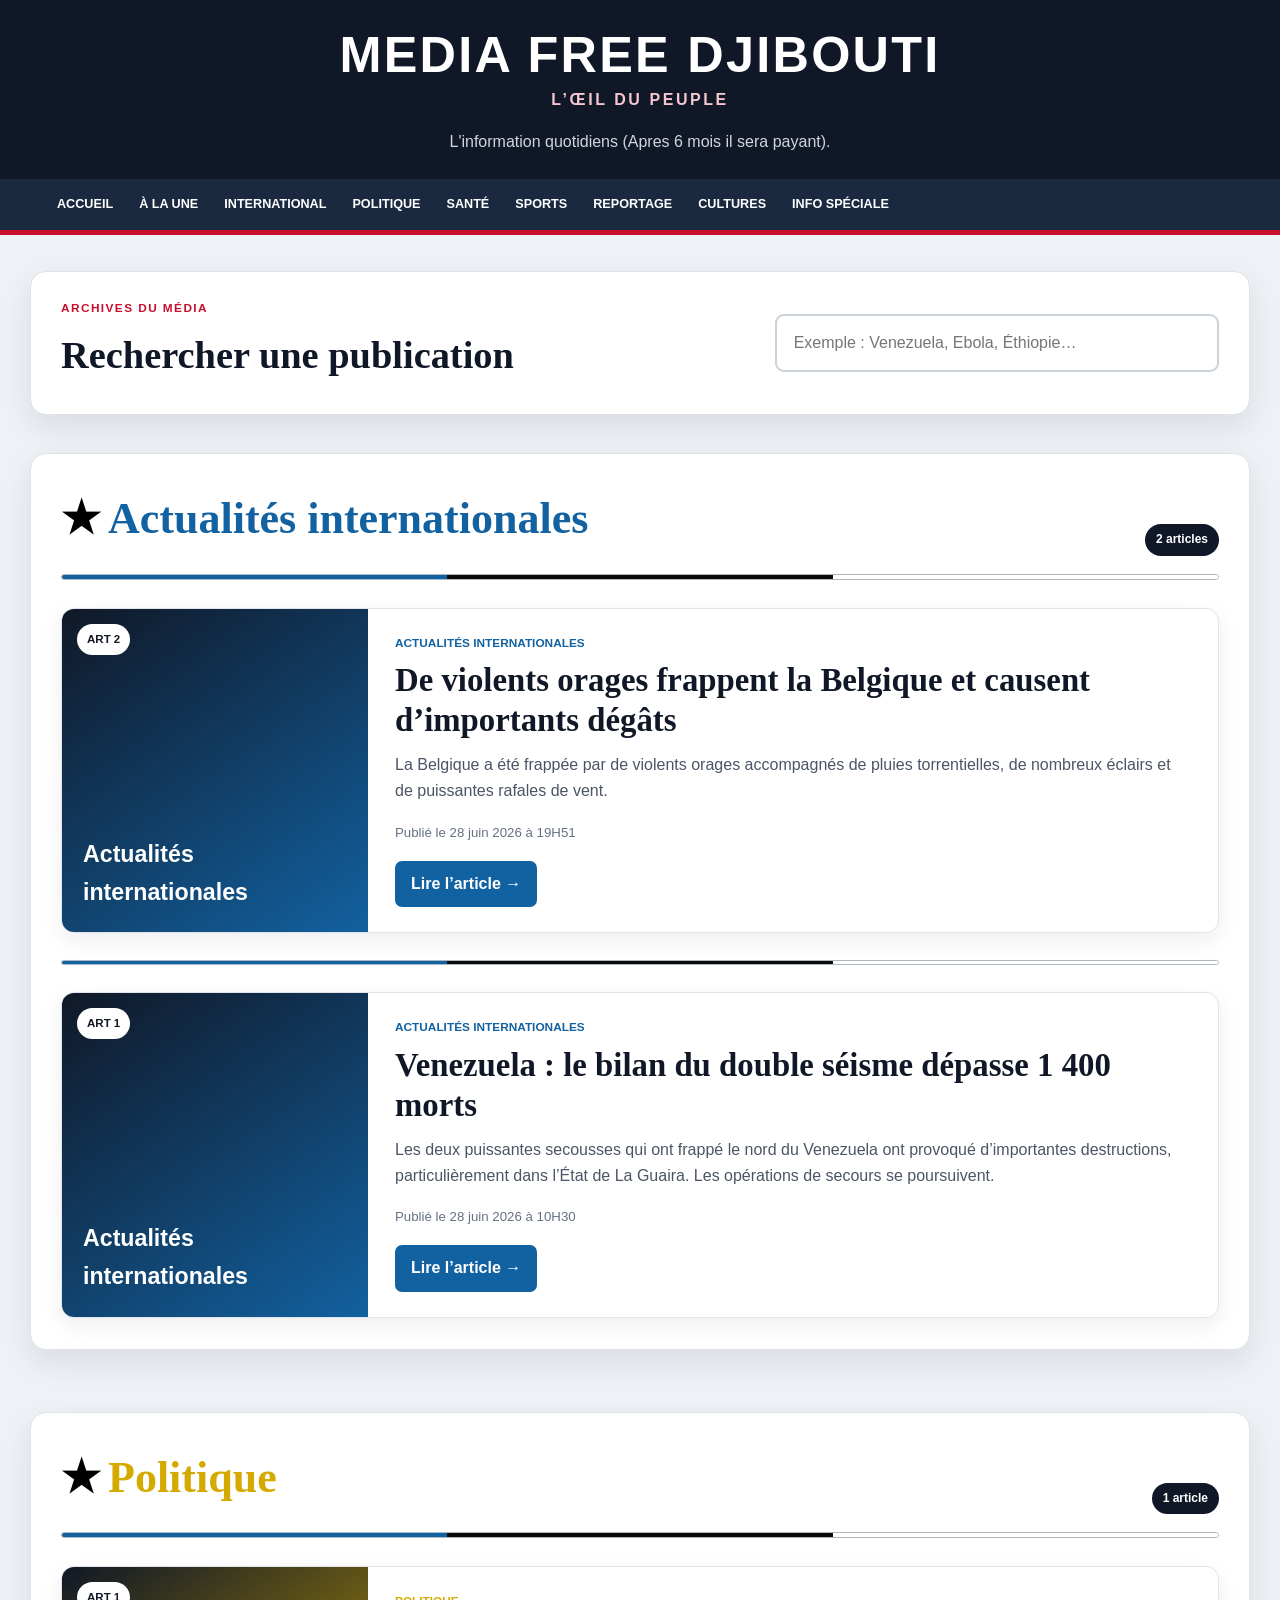
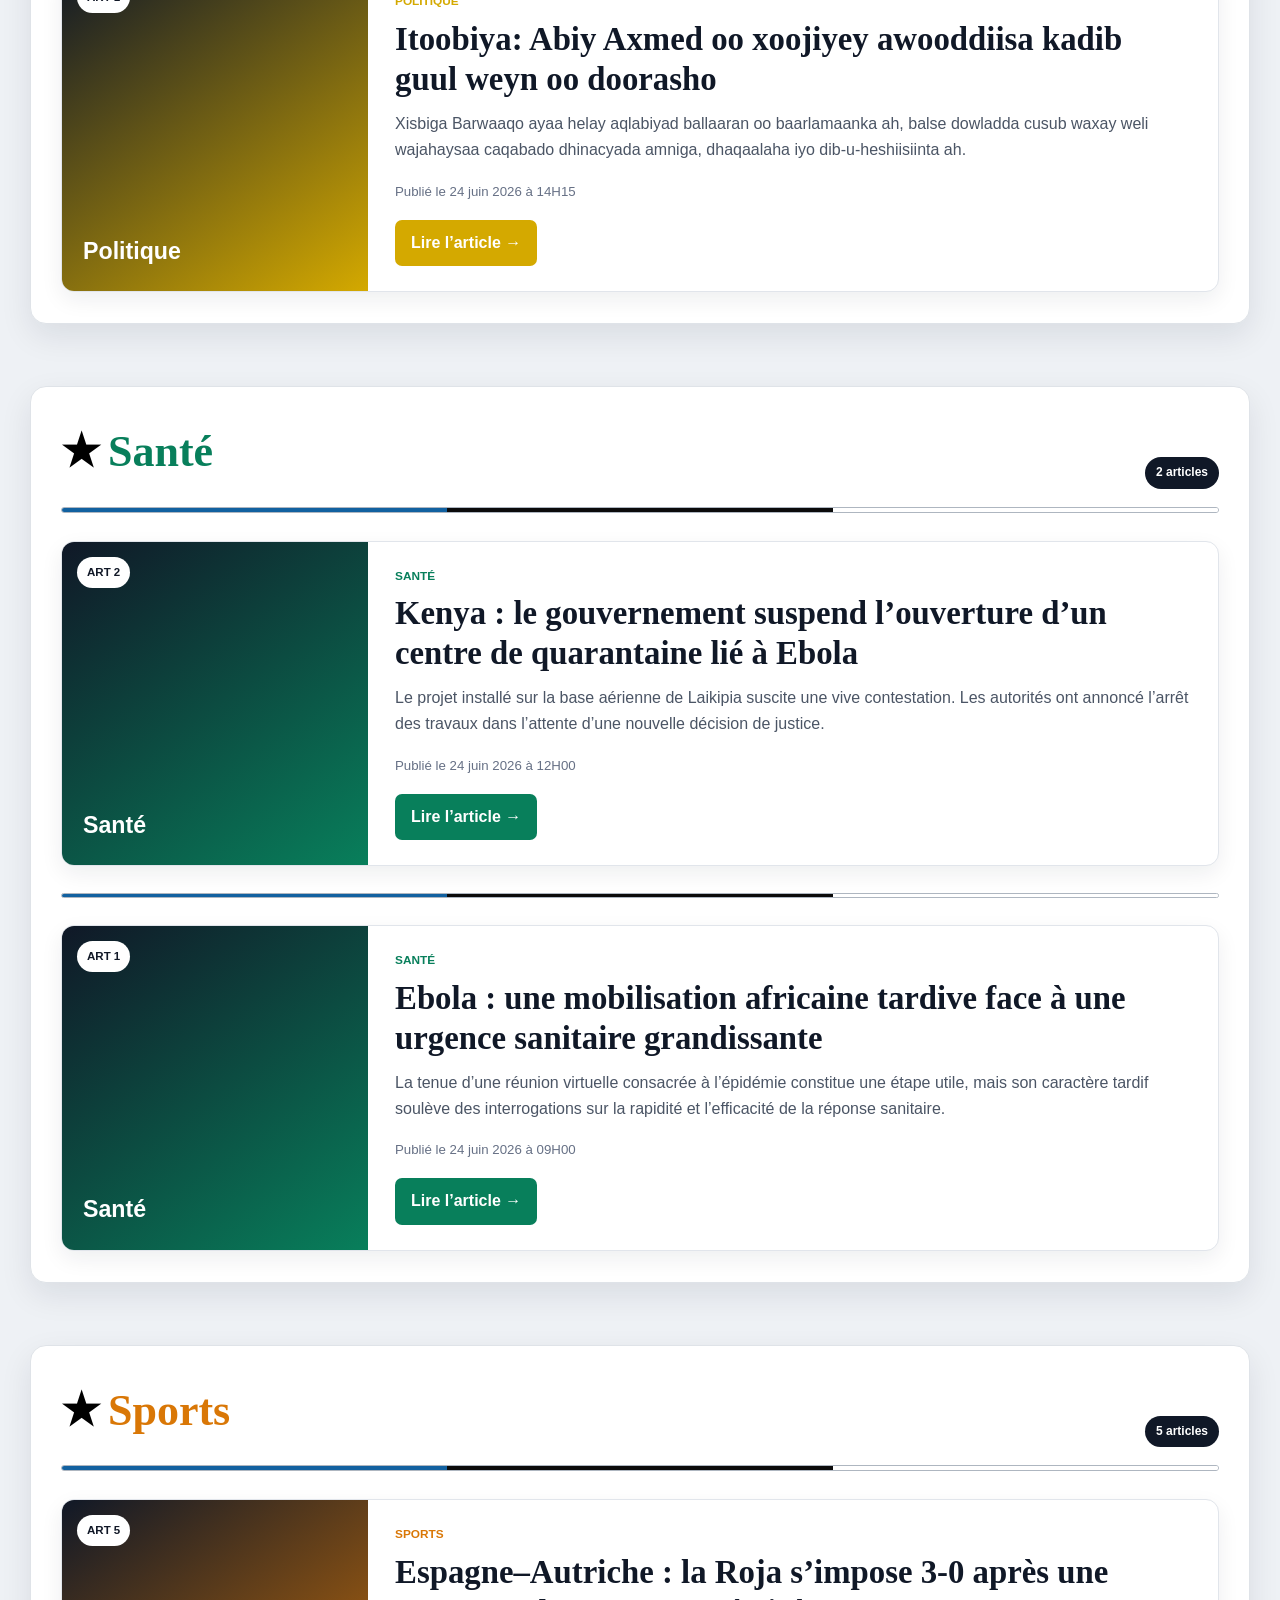
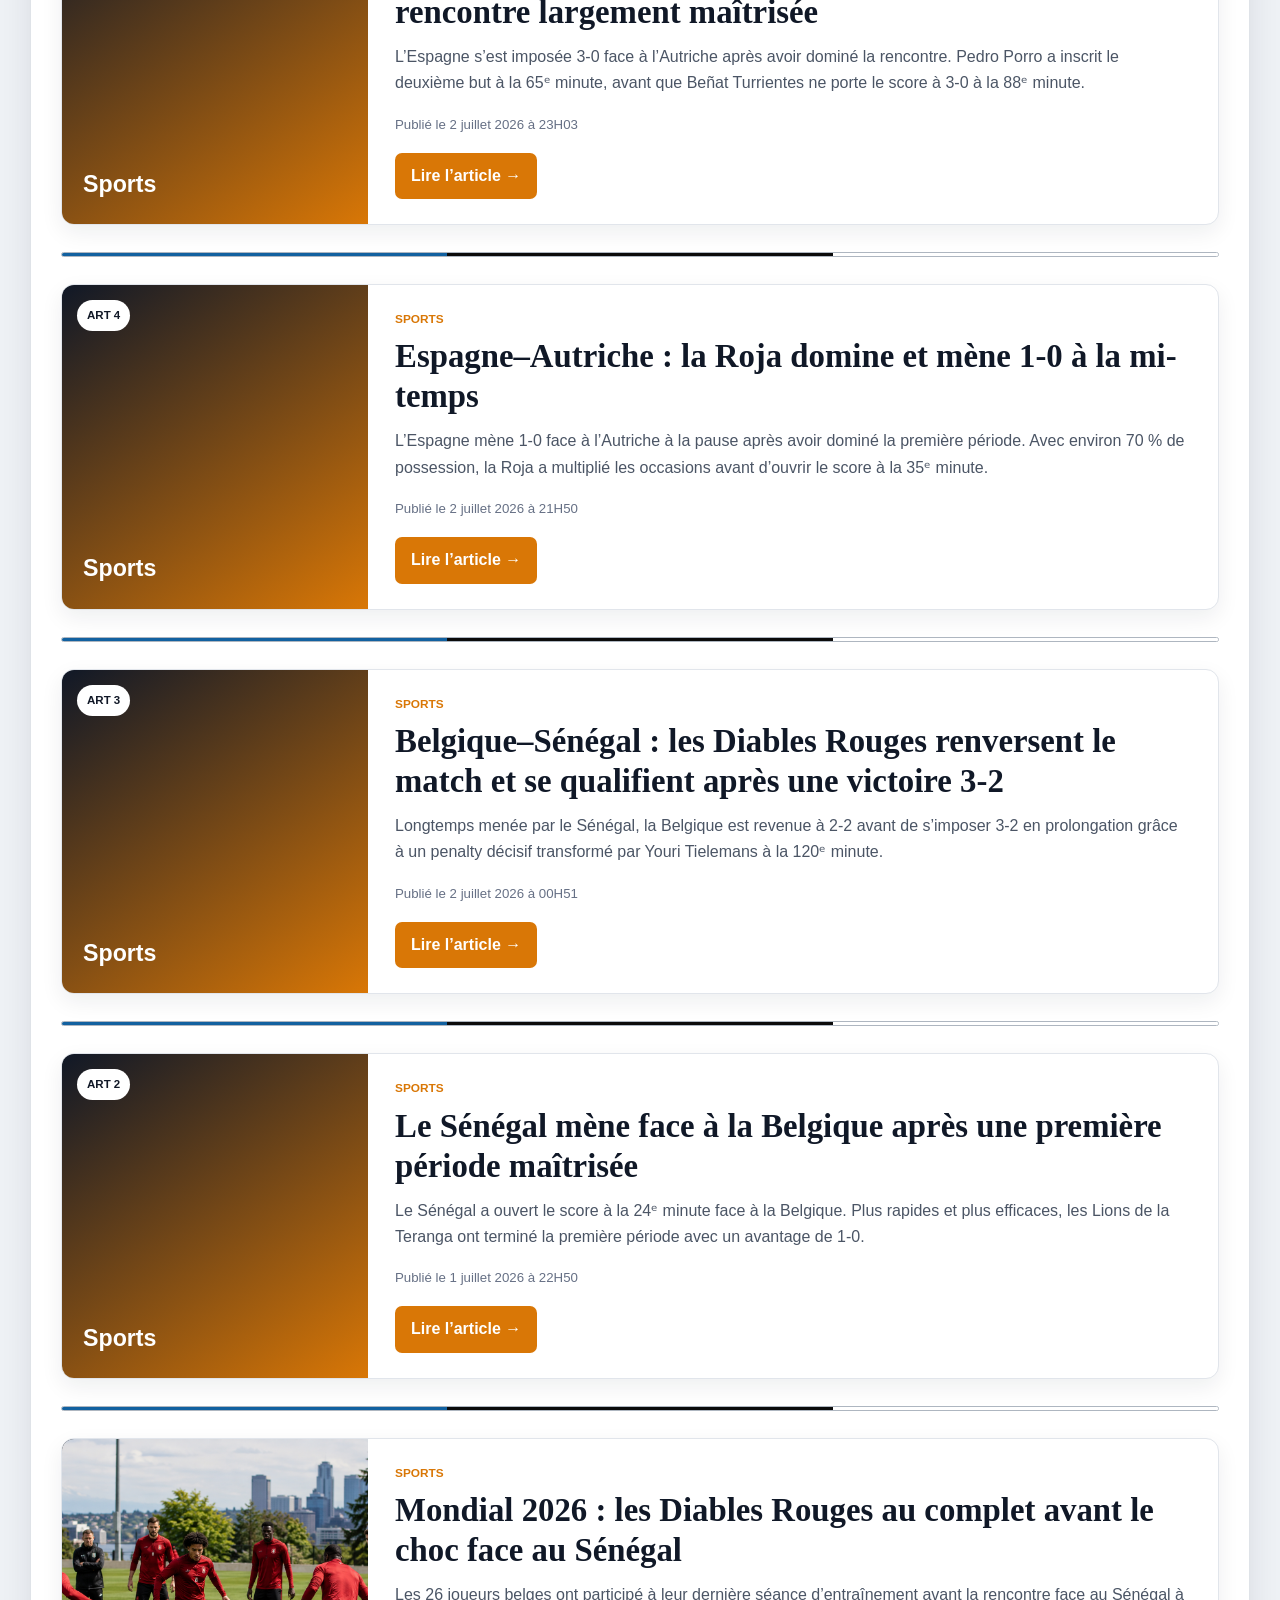
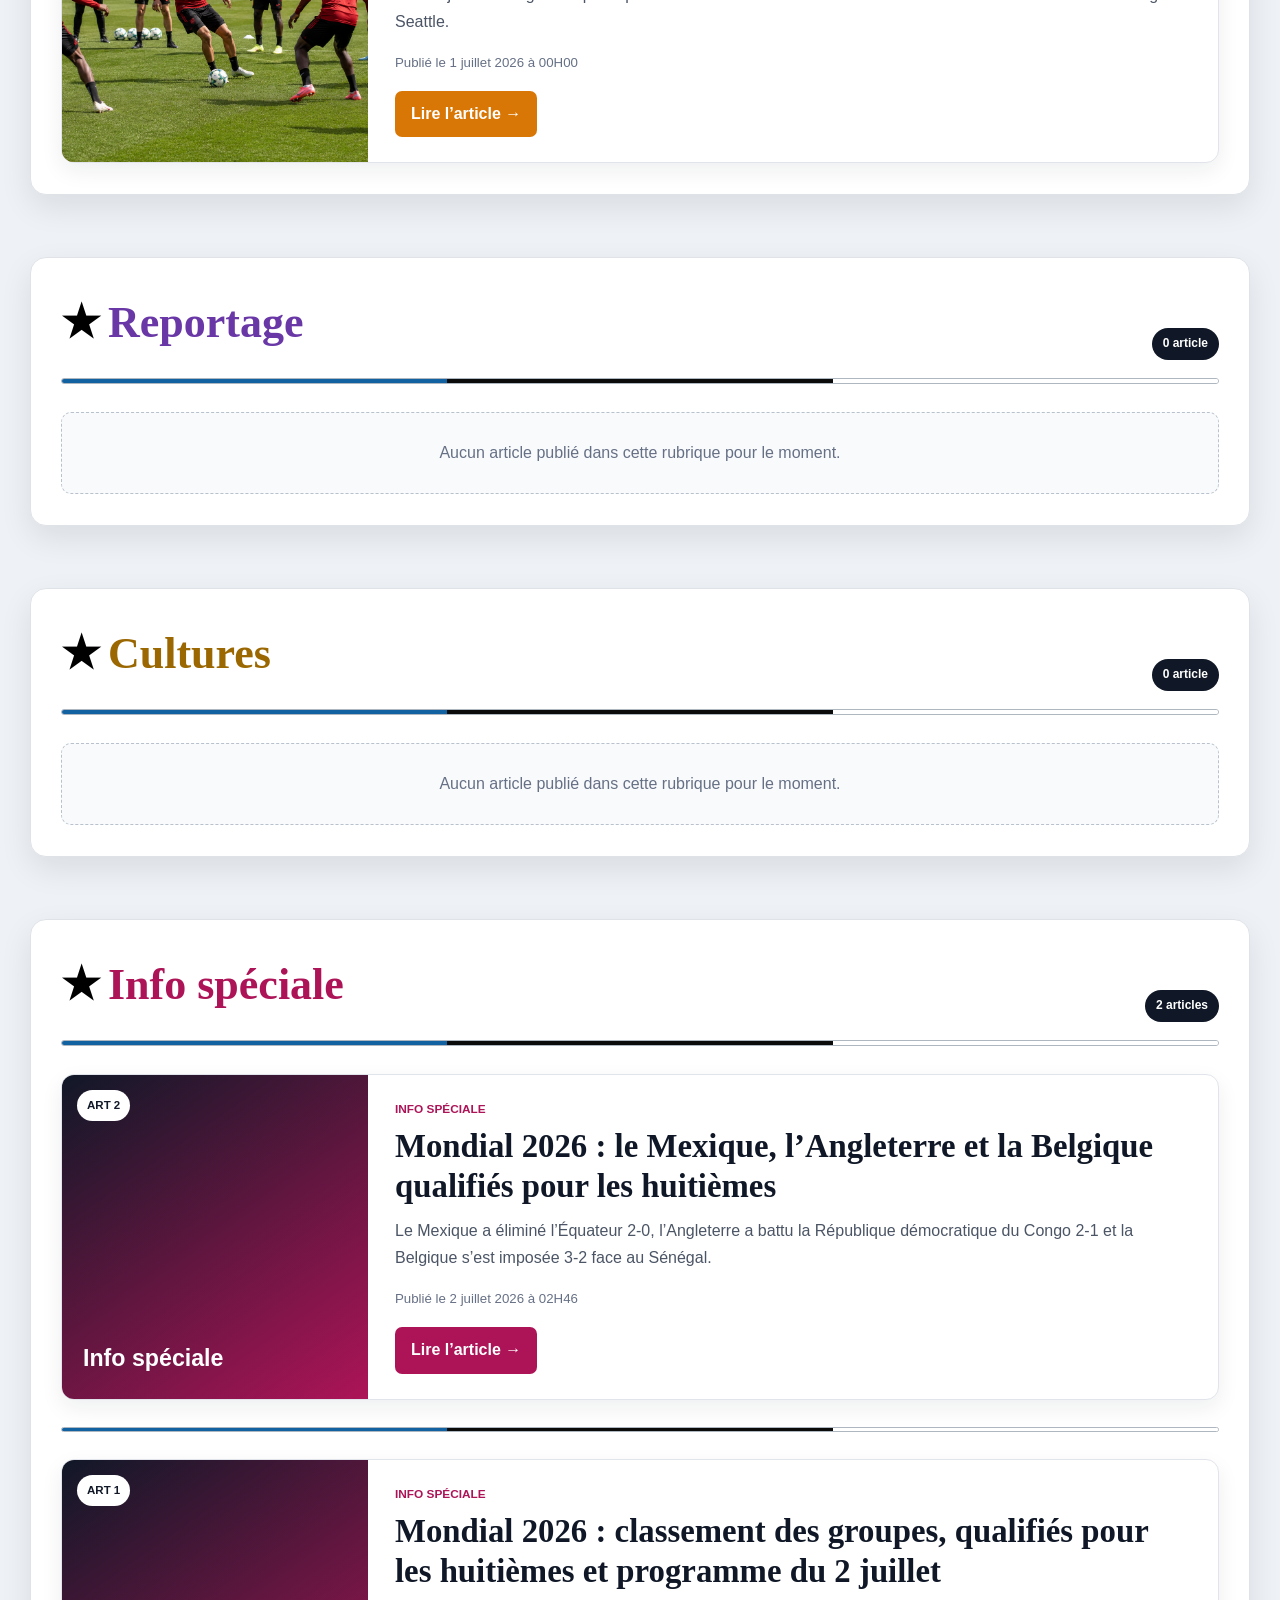
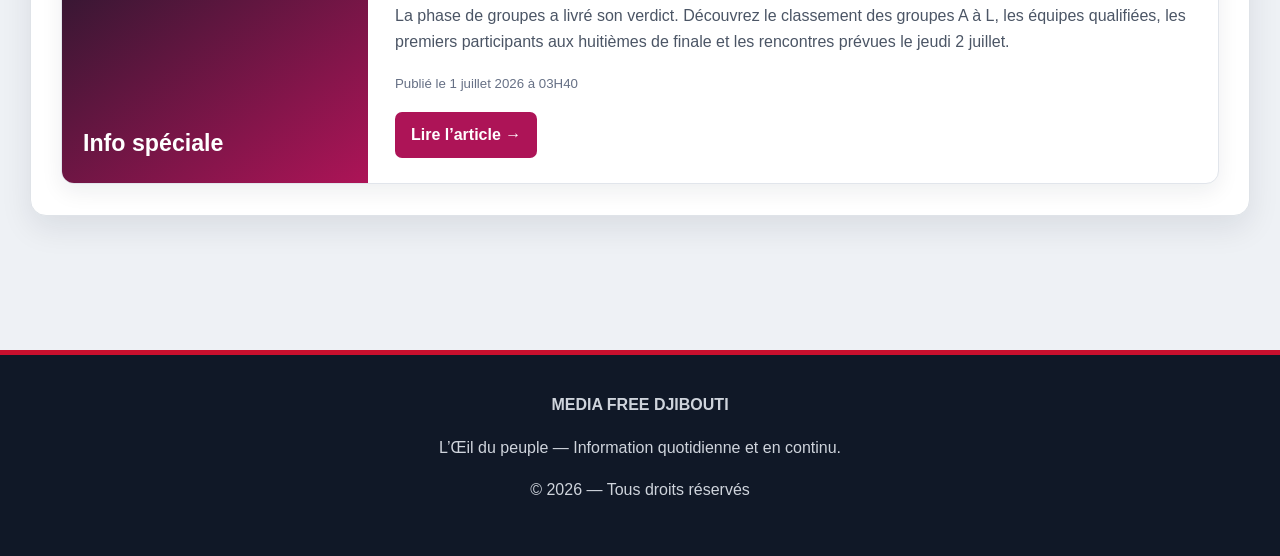
==== commit 5b1b9945: "Change sports section category color Updated the category color for the sports section." ====
--- a/index.html
+++ b/index.html
@@ -93,7 +93,7 @@
       <div class="category-articles" data-category="sante"></div>
     </section>
     
-    <section id="sports" class="news-section" style="--category-color:#d97706;">
+    <section id="sports" class="news-section" style="--category-color:"#c8102e";">
       <div class="section-header">
         <div>
           <p class="section-label">Rubrique 04</p>
--- a/css/style.css
+++ b/css/style.css
@@ -2,6 +2,7 @@
   --navy: #101827;
   --navy-light: #1b2940;
   --red: #c8102e;
+  --featured-orange: #e67e00;
   --paper: #fff;
   --background: #eef1f5;
   --text: #202939;
@@ -166,7 +167,7 @@
   padding: 30px;
   background: #fff;
   border: 1px solid var(--border);
-  border-top: 7px solid var(--red);
+  border-top: 7px solid var(--featured-orange);
   border-radius: 16px;
   box-shadow: var(--shadow);
 }
@@ -181,7 +182,7 @@
 
 .featured-heading h2 {
   margin: 0;
-  color: var(--red);
+  color: var(--featured-orange);
   font-family: Georgia, "Times New Roman", serif;
   font-size: clamp(2rem, 4vw, 3rem);
 }
@@ -217,7 +218,7 @@
   display: flex;
   align-items: end;
   padding: 22px;
-  background: linear-gradient(135deg, #101827, #c8102e);
+  background: linear-gradient(135deg, #101827, var(--featured-orange));
   color: #fff;
   text-decoration: none;
 }
@@ -270,7 +271,7 @@
 
 .featured-category {
   margin: 0 0 8px;
-  color: var(--red);
+  color: var(--featured-orange);
   font-size: 0.75rem;
   font-weight: 900;
   text-transform: uppercase;
@@ -281,6 +282,11 @@
   color: var(--navy);
   font-family: Georgia, "Times New Roman", serif;
   font-size: 1.55rem;
+}
+
+.featured-card .read-button {
+  background: var(--featured-orange);
+  color: #fff;
 }
 
 .news-section {
@@ -636,4 +642,3 @@
     max-width: 100%;
   }
 }
-
